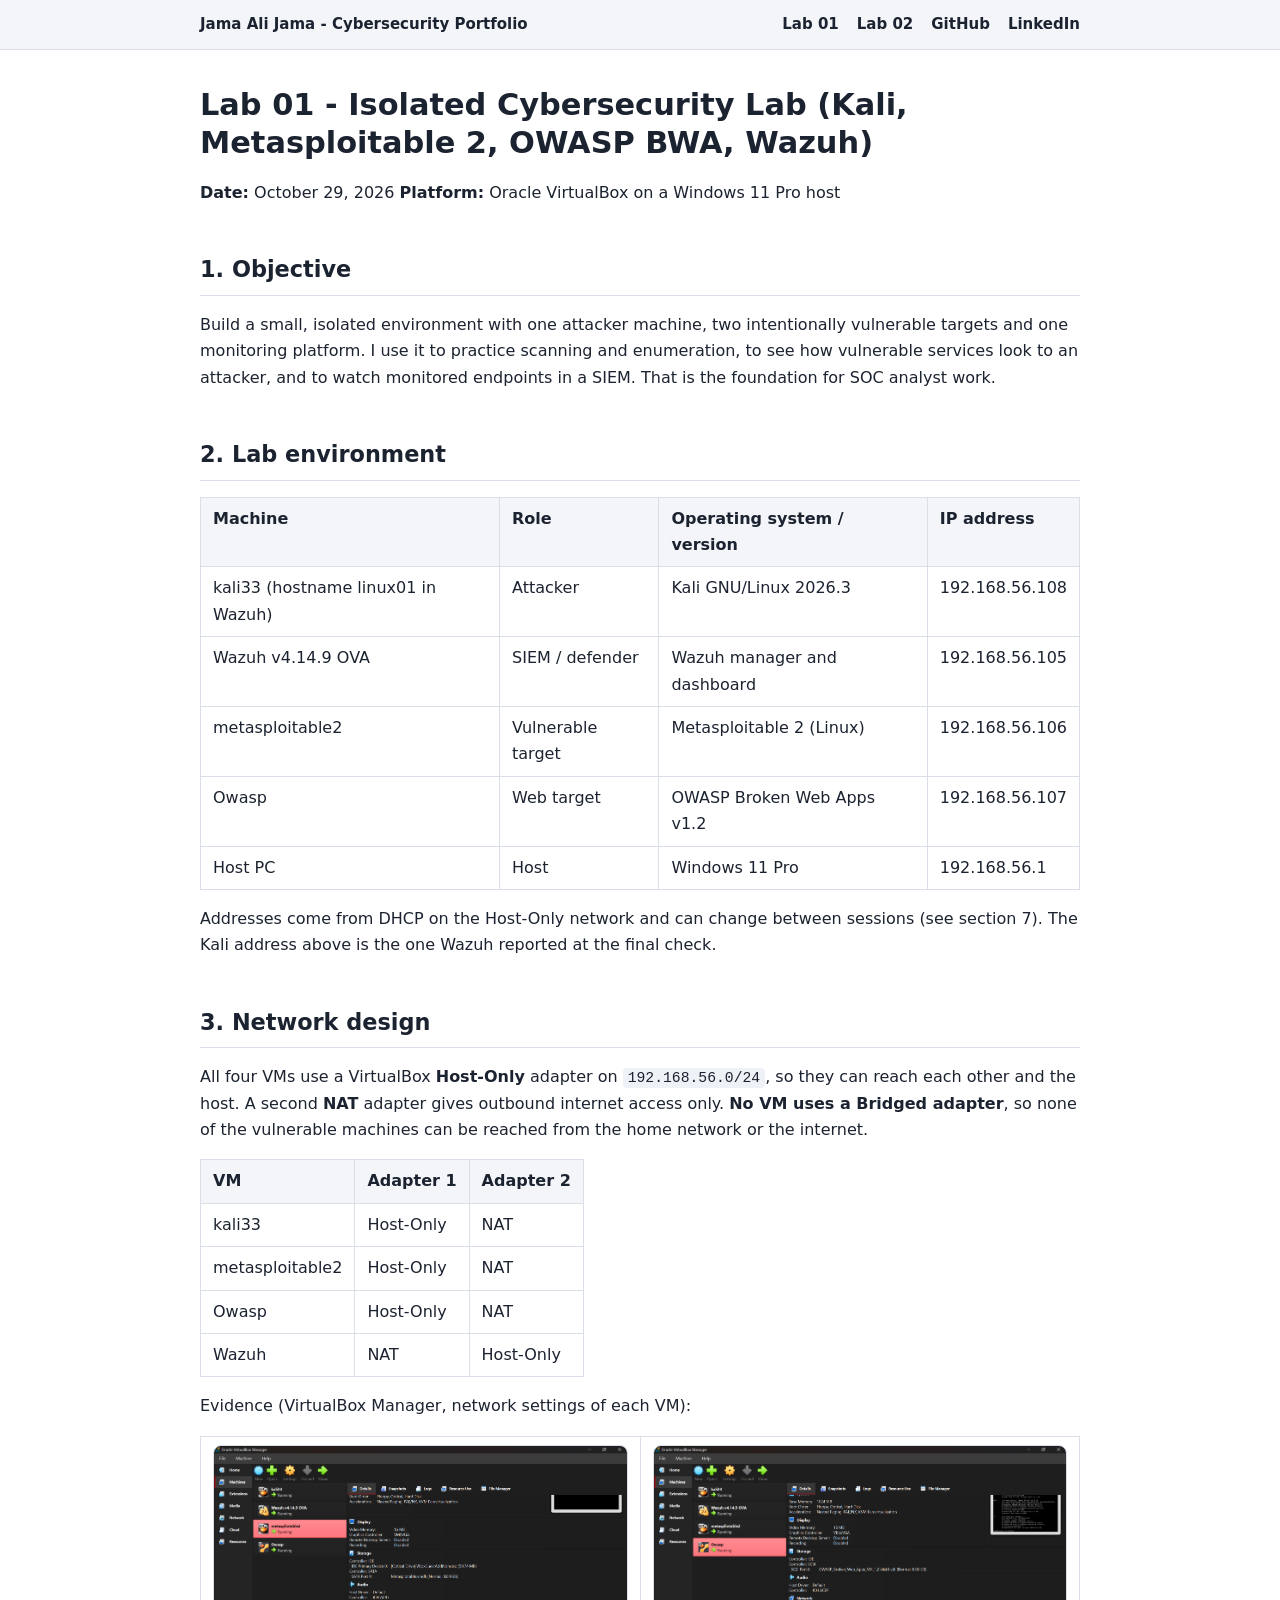
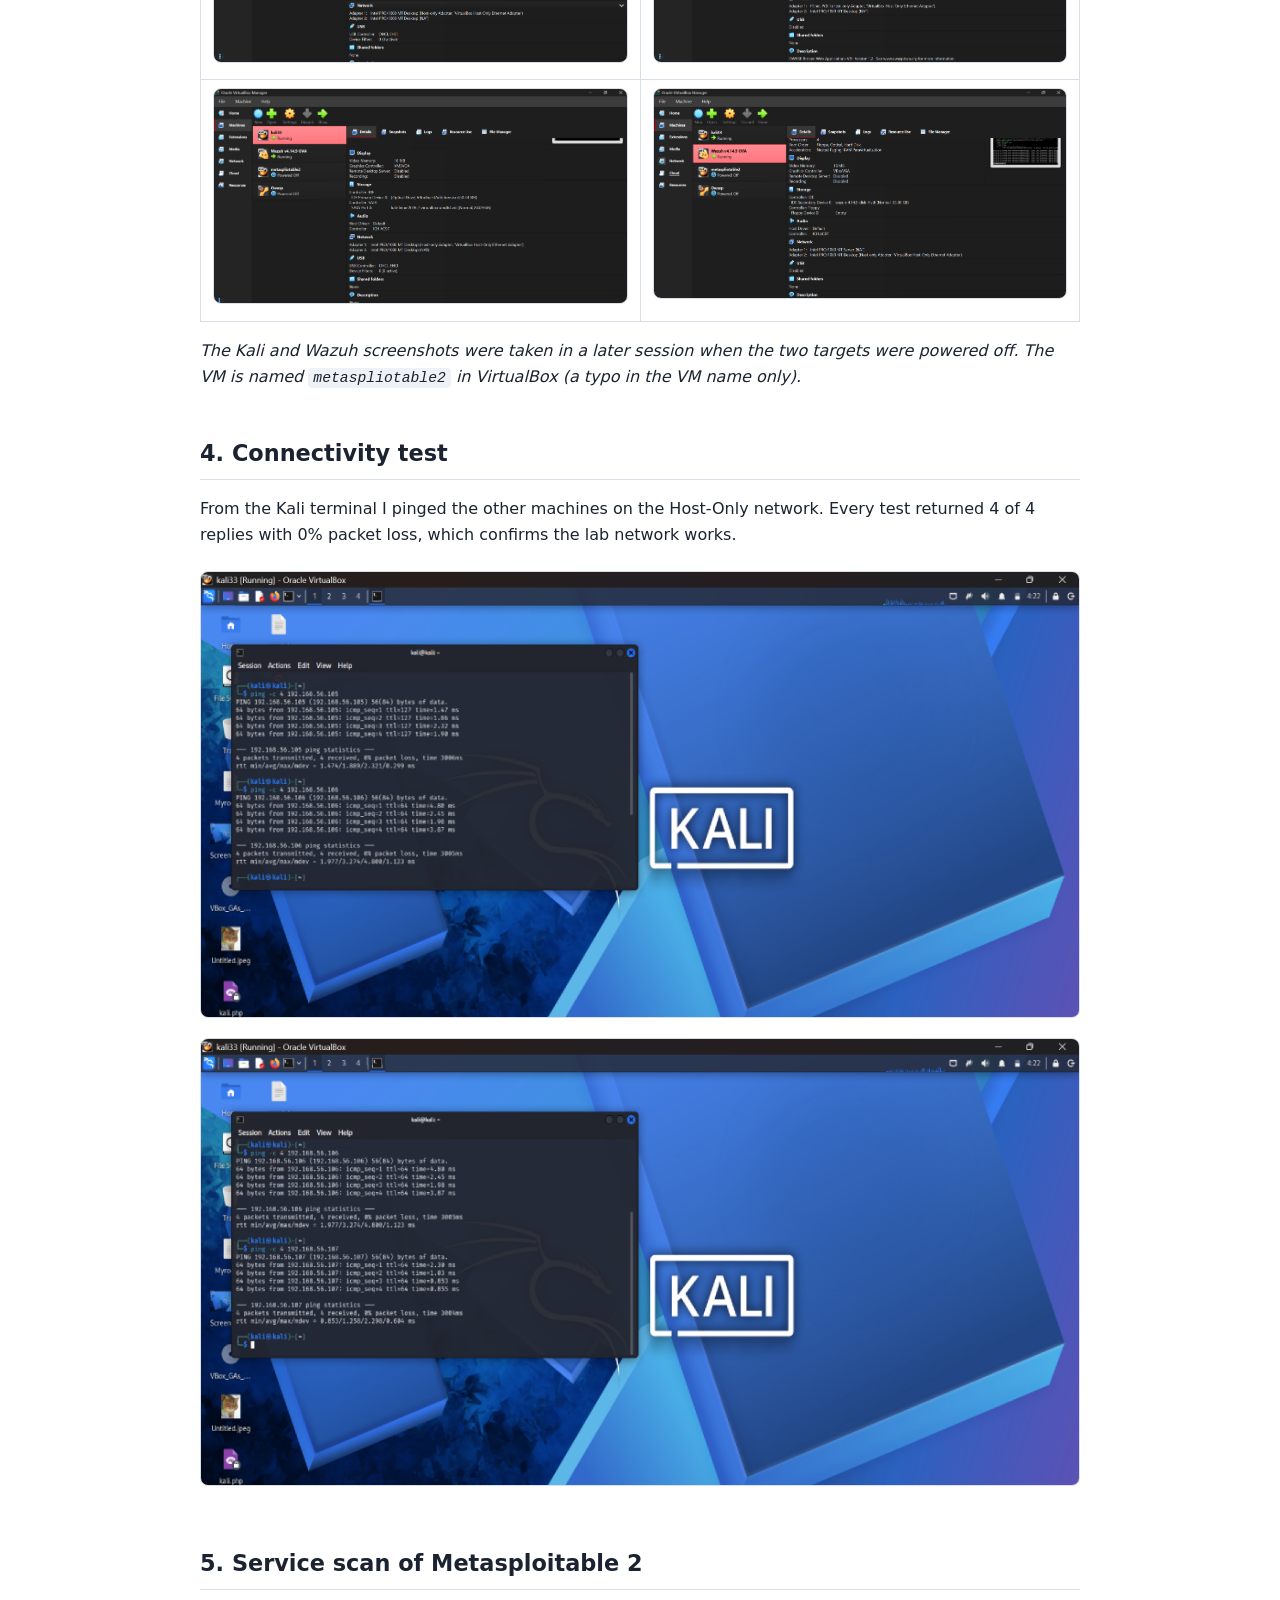
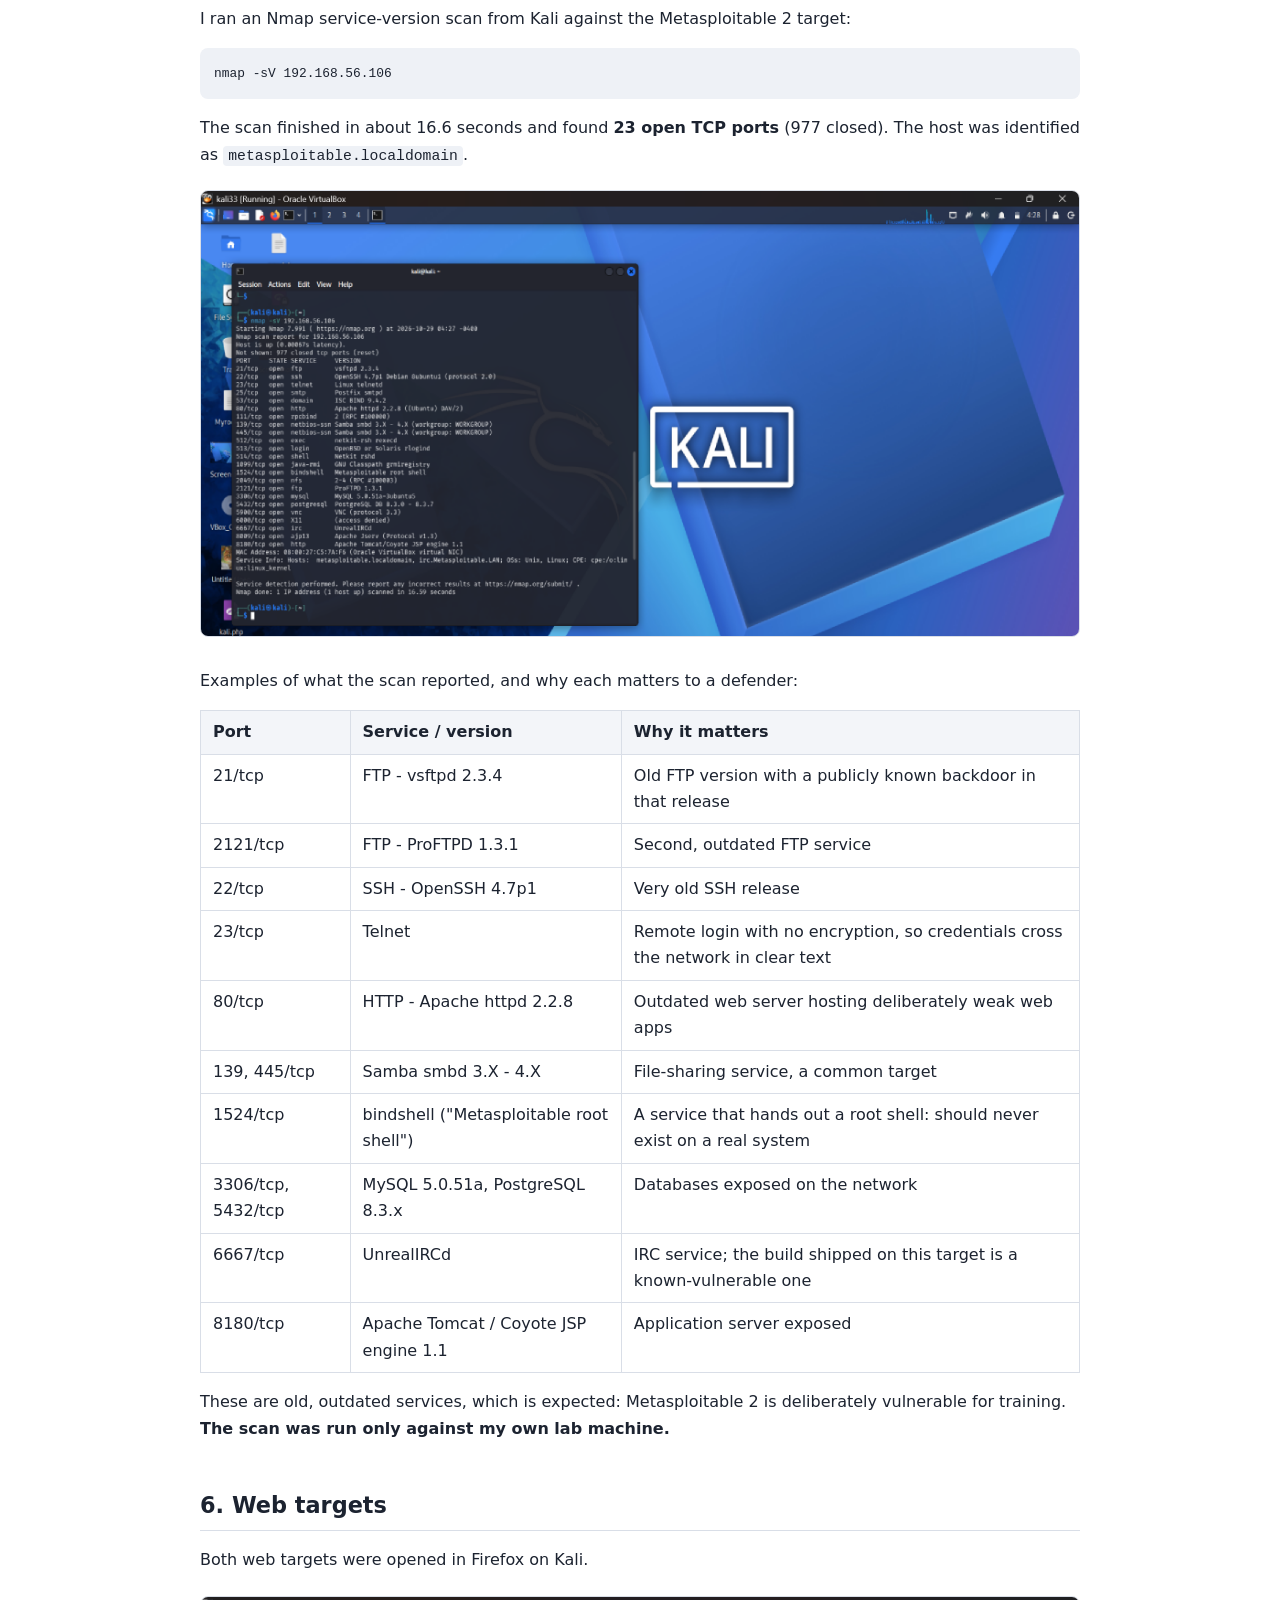
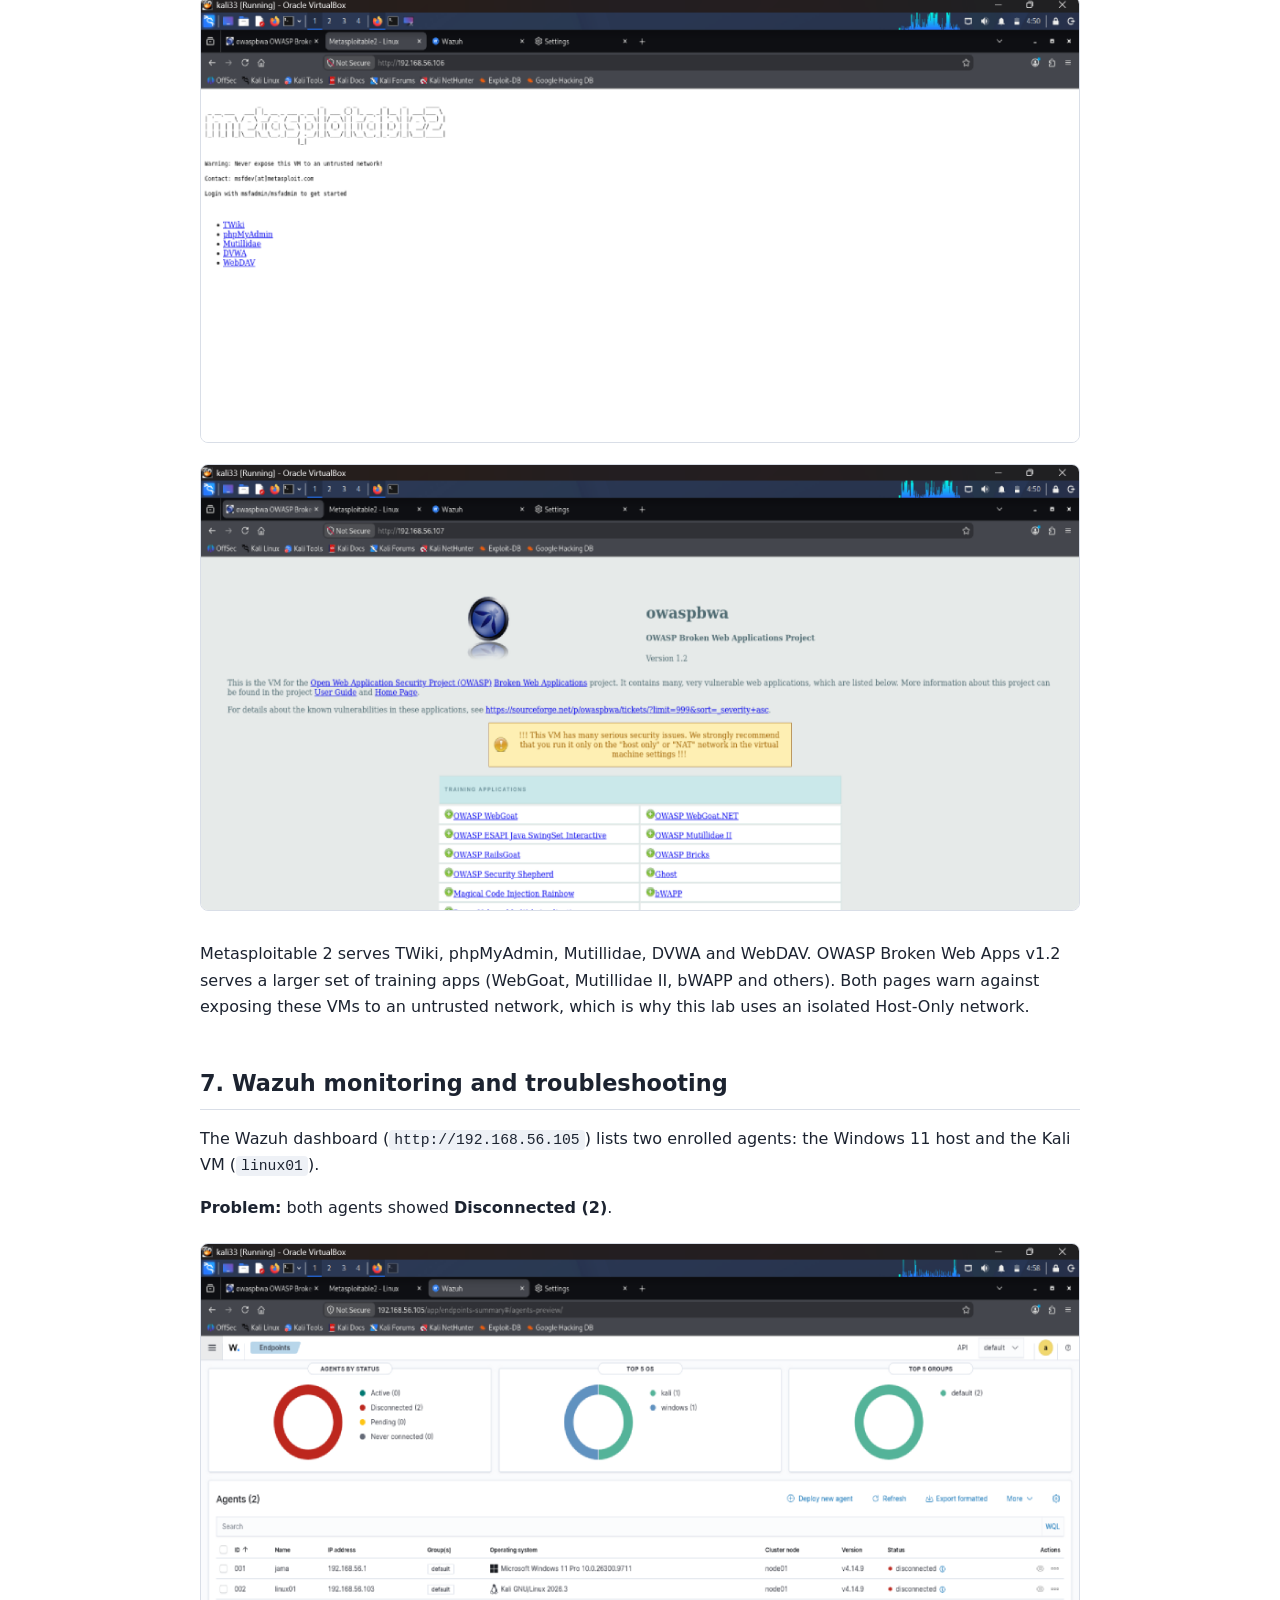
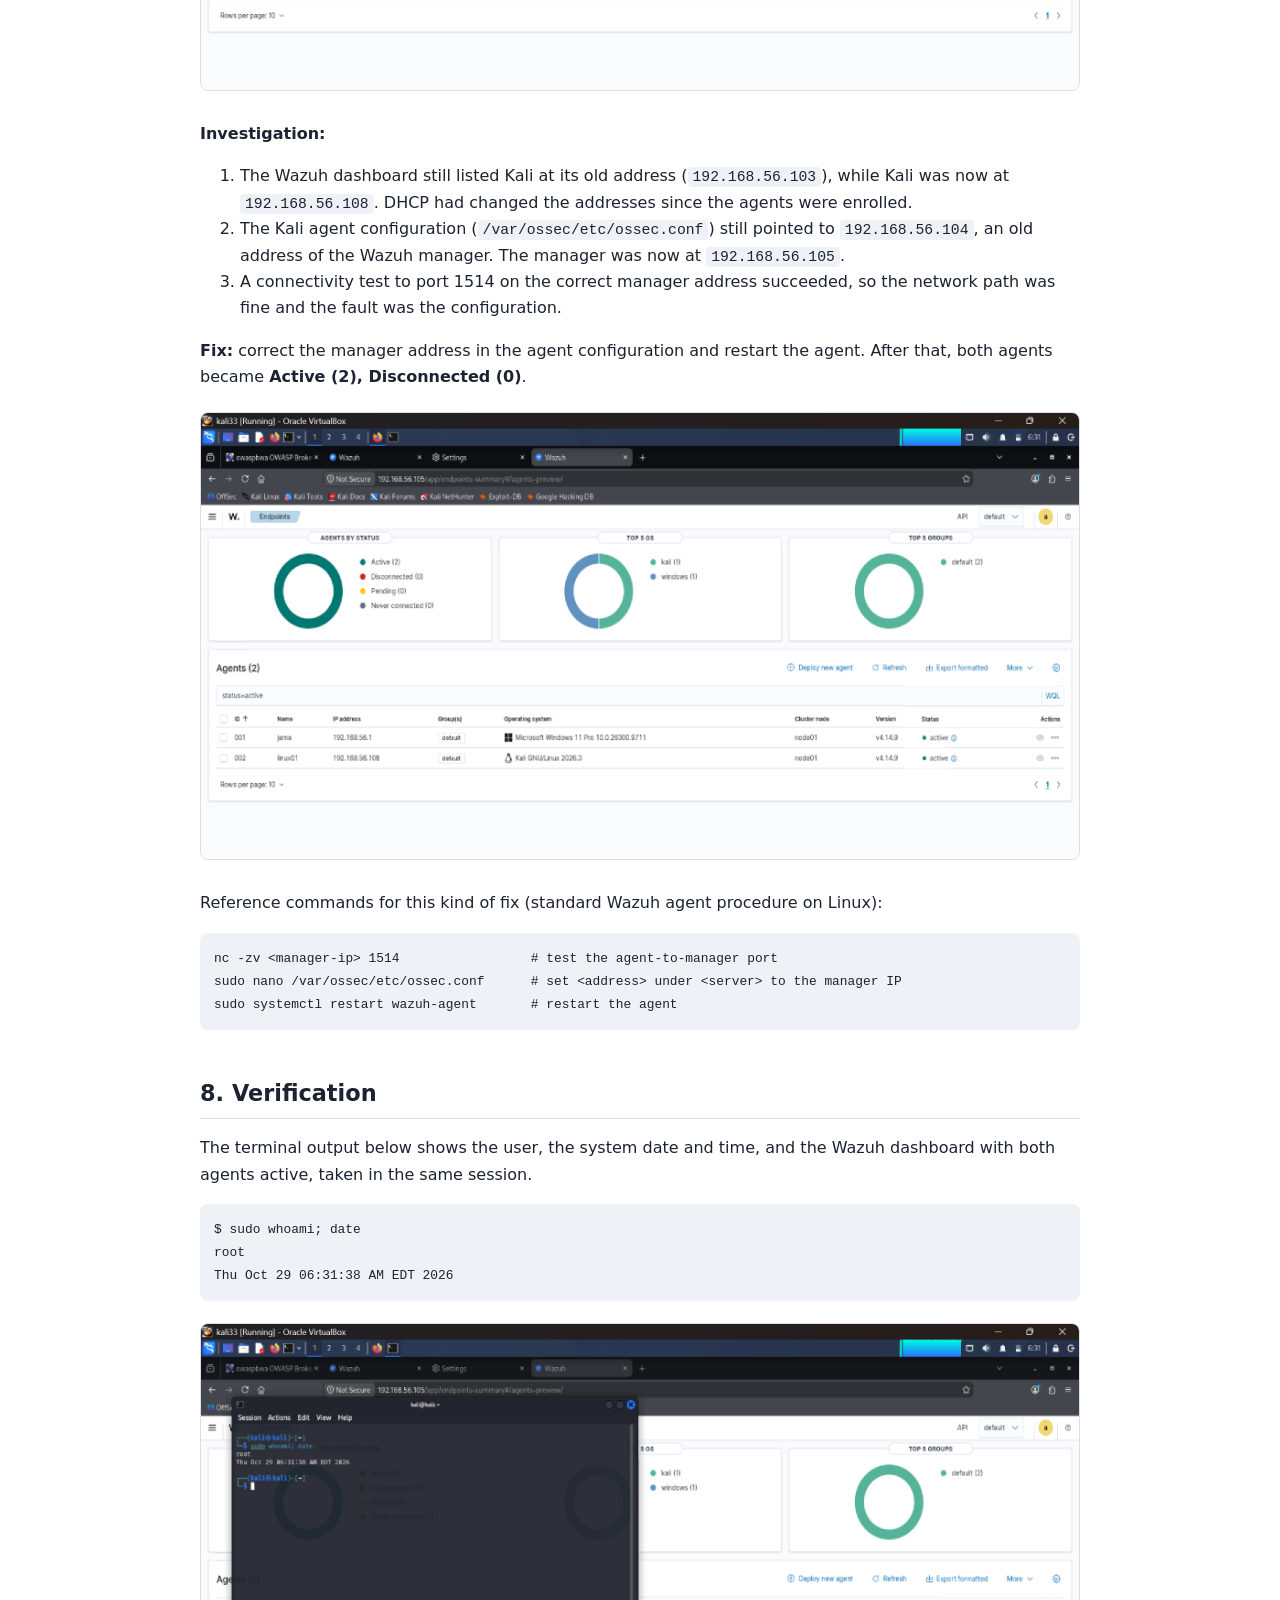
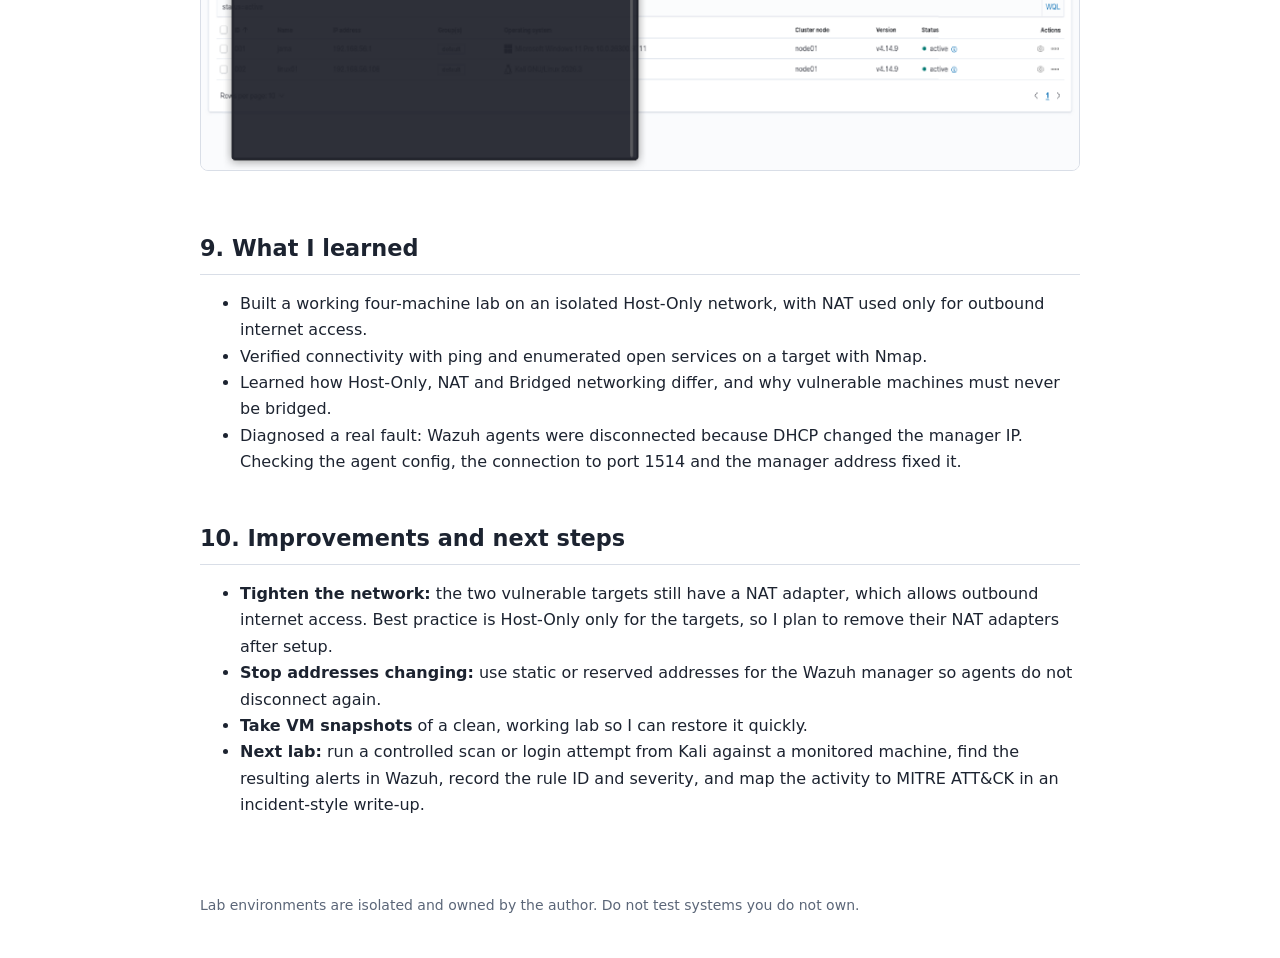
==== cybersecurity-portfolio/labs/01-isolated-lab-setup/index.html @ 9350c7e4 "Add files via upload" ====
<!DOCTYPE html>
<html lang="en">
<head>
<meta charset="utf-8">
<meta name="viewport" content="width=device-width, initial-scale=1, viewport-fit=cover">
<title>Lab 01 - Isolated Cybersecurity Lab</title>
<style>
:root{--bg:#ffffff;--fg:#1c2330;--muted:#5b6678;--card:#f3f5f9;--line:#d9dee7;--accent:#0b6bcb;--code:#eef1f6}
@media (prefers-color-scheme:dark){:root{--bg:#0f141c;--fg:#e6eaf2;--muted:#9aa5b8;--card:#171e29;--line:#2a3445;--accent:#6db3ff;--code:#1b2431}}
*{box-sizing:border-box}
body{margin:0;background:var(--bg);color:var(--fg);font:16px/1.65 system-ui,-apple-system,"Segoe UI",Arial,sans-serif}
nav{border-bottom:1px solid var(--line);background:var(--card)}
nav div{max-width:920px;margin:0 auto;padding:12px 20px;display:flex;gap:18px;flex-wrap:wrap;align-items:center}
nav a{color:var(--fg);text-decoration:none;font-weight:600;font-size:15px}
nav a:hover{color:var(--accent)}
nav .brand{margin-right:auto}
main{max-width:920px;margin:0 auto;padding:24px 20px 60px}
h1{font-size:1.9rem;line-height:1.25;margin:.4em 0 .6em}
h2{font-size:1.4rem;margin:2em 0 .6em;padding-bottom:.3em;border-bottom:1px solid var(--line)}
a{color:var(--accent)}
img{max-width:100%;height:auto;border:1px solid var(--line);border-radius:8px;margin:6px 0}
table{border-collapse:collapse;display:block;overflow-x:auto;max-width:100%;margin:1em 0}
th,td{border:1px solid var(--line);padding:8px 12px;text-align:left;vertical-align:top}
th{background:var(--card)}
td img{margin:0}
pre{background:var(--code);padding:14px;border-radius:8px;overflow-x:auto;font-size:14px}
code{background:var(--code);padding:2px 5px;border-radius:4px;font-size:.92em}
pre code{background:none;padding:0}
blockquote{margin:1em 0;padding:8px 16px;border-left:4px solid var(--accent);background:var(--card);color:var(--muted)}
hr{border:0;border-top:1px solid var(--line);margin:2em 0}
footer{max-width:920px;margin:0 auto;padding:0 20px 40px;color:var(--muted);font-size:14px}
</style>
</head>
<body>
<nav><div>
<a class="brand" href="../../index.html">Jama Ali Jama - Cybersecurity Portfolio</a>
<a href="../../labs/01-isolated-lab-setup/index.html">Lab 01</a>
<a href="../../labs/02-windows-security-fundamentals/index.html">Lab 02</a>
<a href="https://github.com/Jama-Yare">GitHub</a>
<a href="https://www.linkedin.com/in/jama-ali-jama-6099962b8/">LinkedIn</a>
</div></nav>
<main>
<h1
id="lab-01---isolated-cybersecurity-lab-kali-metasploitable-2-owasp-bwa-wazuh">Lab
01 - Isolated Cybersecurity Lab (Kali, Metasploitable 2, OWASP BWA,
Wazuh)</h1>
<p><strong>Date:</strong> October 29, 2026 <strong>Platform:</strong>
Oracle VirtualBox on a Windows 11 Pro host</p>
<h2 id="1-objective">1. Objective</h2>
<p>Build a small, isolated environment with one attacker machine, two
intentionally vulnerable targets and one monitoring platform. I use it
to practice scanning and enumeration, to see how vulnerable services
look to an attacker, and to watch monitored endpoints in a SIEM. That is
the foundation for SOC analyst work.</p>
<h2 id="2-lab-environment">2. Lab environment</h2>
<table>
<thead>
<tr class="header">
<th>Machine</th>
<th>Role</th>
<th>Operating system / version</th>
<th>IP address</th>
</tr>
</thead>
<tbody>
<tr class="odd">
<td>kali33 (hostname linux01 in Wazuh)</td>
<td>Attacker</td>
<td>Kali GNU/Linux 2026.3</td>
<td>192.168.56.108</td>
</tr>
<tr class="even">
<td>Wazuh v4.14.9 OVA</td>
<td>SIEM / defender</td>
<td>Wazuh manager and dashboard</td>
<td>192.168.56.105</td>
</tr>
<tr class="odd">
<td>metasploitable2</td>
<td>Vulnerable target</td>
<td>Metasploitable 2 (Linux)</td>
<td>192.168.56.106</td>
</tr>
<tr class="even">
<td>Owasp</td>
<td>Web target</td>
<td>OWASP Broken Web Apps v1.2</td>
<td>192.168.56.107</td>
</tr>
<tr class="odd">
<td>Host PC</td>
<td>Host</td>
<td>Windows 11 Pro</td>
<td>192.168.56.1</td>
</tr>
</tbody>
</table>
<p>Addresses come from DHCP on the Host-Only network and can change
between sessions (see section 7). The Kali address above is the one
Wazuh reported at the final check.</p>
<h2 id="3-network-design">3. Network design</h2>
<p>All four VMs use a VirtualBox <strong>Host-Only</strong> adapter on
<code>192.168.56.0/24</code>, so they can reach each other and the host.
A second <strong>NAT</strong> adapter gives outbound internet access
only. <strong>No VM uses a Bridged adapter</strong>, so none of the
vulnerable machines can be reached from the home network or the
internet.</p>
<table>
<thead>
<tr class="header">
<th>VM</th>
<th>Adapter 1</th>
<th>Adapter 2</th>
</tr>
</thead>
<tbody>
<tr class="odd">
<td>kali33</td>
<td>Host-Only</td>
<td>NAT</td>
</tr>
<tr class="even">
<td>metasploitable2</td>
<td>Host-Only</td>
<td>NAT</td>
</tr>
<tr class="odd">
<td>Owasp</td>
<td>Host-Only</td>
<td>NAT</td>
</tr>
<tr class="even">
<td>Wazuh</td>
<td>NAT</td>
<td>Host-Only</td>
</tr>
</tbody>
</table>
<p>Evidence (VirtualBox Manager, network settings of each VM):</p>
<table>
<tbody>
<tr class="odd">
<td><img src="screenshots/01-virtualbox-metasploitable2-network.png"
alt="Metasploitable 2 network" /></td>
<td><img src="screenshots/02-virtualbox-owasp-network.png"
alt="OWASP network" /></td>
</tr>
<tr class="even">
<td><img src="screenshots/03-virtualbox-kali-network.png"
alt="Kali network" /></td>
<td><img src="screenshots/04-virtualbox-wazuh-network.png"
alt="Wazuh network" /></td>
</tr>
</tbody>
</table>
<p><em>The Kali and Wazuh screenshots were taken in a later session when
the two targets were powered off. The VM is named
<code>metaspliotable2</code> in VirtualBox (a typo in the VM name
only).</em></p>
<h2 id="4-connectivity-test">4. Connectivity test</h2>
<p>From the Kali terminal I pinged the other machines on the Host-Only
network. Every test returned 4 of 4 replies with 0% packet loss, which
confirms the lab network works.</p>
<p><img src="screenshots/05-ping-wazuh-and-metasploitable2.png"
alt="Ping test 1" /> <img
src="screenshots/06-ping-metasploitable2-and-owasp.png"
alt="Ping test 2" /></p>
<h2 id="5-service-scan-of-metasploitable-2">5. Service scan of
Metasploitable 2</h2>
<p>I ran an Nmap service-version scan from Kali against the
Metasploitable 2 target:</p>
<div class="sourceCode" id="cb1"><pre
class="sourceCode bash"><code class="sourceCode bash"><span id="cb1-1"><a href="#cb1-1" aria-hidden="true" tabindex="-1"></a><span class="fu">nmap</span> <span class="at">-sV</span> 192.168.56.106</span></code></pre></div>
<p>The scan finished in about 16.6 seconds and found <strong>23 open TCP
ports</strong> (977 closed). The host was identified as
<code>metasploitable.localdomain</code>.</p>
<p><img src="screenshots/07-nmap-service-scan-metasploitable2.png"
alt="Nmap scan" /></p>
<p>Examples of what the scan reported, and why each matters to a
defender:</p>
<table>
<thead>
<tr class="header">
<th>Port</th>
<th>Service / version</th>
<th>Why it matters</th>
</tr>
</thead>
<tbody>
<tr class="odd">
<td>21/tcp</td>
<td>FTP - vsftpd 2.3.4</td>
<td>Old FTP version with a publicly known backdoor in that release</td>
</tr>
<tr class="even">
<td>2121/tcp</td>
<td>FTP - ProFTPD 1.3.1</td>
<td>Second, outdated FTP service</td>
</tr>
<tr class="odd">
<td>22/tcp</td>
<td>SSH - OpenSSH 4.7p1</td>
<td>Very old SSH release</td>
</tr>
<tr class="even">
<td>23/tcp</td>
<td>Telnet</td>
<td>Remote login with no encryption, so credentials cross the network in
clear text</td>
</tr>
<tr class="odd">
<td>80/tcp</td>
<td>HTTP - Apache httpd 2.2.8</td>
<td>Outdated web server hosting deliberately weak web apps</td>
</tr>
<tr class="even">
<td>139, 445/tcp</td>
<td>Samba smbd 3.X - 4.X</td>
<td>File-sharing service, a common target</td>
</tr>
<tr class="odd">
<td>1524/tcp</td>
<td>bindshell ("Metasploitable root shell")</td>
<td>A service that hands out a root shell: should never exist on a real
system</td>
</tr>
<tr class="even">
<td>3306/tcp, 5432/tcp</td>
<td>MySQL 5.0.51a, PostgreSQL 8.3.x</td>
<td>Databases exposed on the network</td>
</tr>
<tr class="odd">
<td>6667/tcp</td>
<td>UnrealIRCd</td>
<td>IRC service; the build shipped on this target is a known-vulnerable
one</td>
</tr>
<tr class="even">
<td>8180/tcp</td>
<td>Apache Tomcat / Coyote JSP engine 1.1</td>
<td>Application server exposed</td>
</tr>
</tbody>
</table>
<p>These are old, outdated services, which is expected: Metasploitable 2
is deliberately vulnerable for training. <strong>The scan was run only
against my own lab machine.</strong></p>
<h2 id="6-web-targets">6. Web targets</h2>
<p>Both web targets were opened in Firefox on Kali.</p>
<p><img src="screenshots/08-metasploitable2-web-page.png"
alt="Metasploitable 2 web page" /> <img
src="screenshots/09-owasp-bwa-web-page.png"
alt="OWASP BWA web page" /></p>
<p>Metasploitable 2 serves TWiki, phpMyAdmin, Mutillidae, DVWA and
WebDAV. OWASP Broken Web Apps v1.2 serves a larger set of training apps
(WebGoat, Mutillidae II, bWAPP and others). Both pages warn against
exposing these VMs to an untrusted network, which is why this lab uses
an isolated Host-Only network.</p>
<h2 id="7-wazuh-monitoring-and-troubleshooting">7. Wazuh monitoring and
troubleshooting</h2>
<p>The Wazuh dashboard (<code>http://192.168.56.105</code>) lists two
enrolled agents: the Windows 11 host and the Kali VM
(<code>linux01</code>).</p>
<p><strong>Problem:</strong> both agents showed <strong>Disconnected
(2)</strong>.</p>
<p><img src="screenshots/10-wazuh-agents-disconnected.png"
alt="Agents disconnected" /></p>
<p><strong>Investigation:</strong></p>
<ol type="1">
<li>The Wazuh dashboard still listed Kali at its old address
(<code>192.168.56.103</code>), while Kali was now at
<code>192.168.56.108</code>. DHCP had changed the addresses since the
agents were enrolled.</li>
<li>The Kali agent configuration
(<code>/var/ossec/etc/ossec.conf</code>) still pointed to
<code>192.168.56.104</code>, an old address of the Wazuh manager. The
manager was now at <code>192.168.56.105</code>.</li>
<li>A connectivity test to port 1514 on the correct manager address
succeeded, so the network path was fine and the fault was the
configuration.</li>
</ol>
<p><strong>Fix:</strong> correct the manager address in the agent
configuration and restart the agent. After that, both agents became
<strong>Active (2), Disconnected (0)</strong>.</p>
<p><img src="screenshots/11-wazuh-agents-active.png"
alt="Agents active" /></p>
<p>Reference commands for this kind of fix (standard Wazuh agent
procedure on Linux):</p>
<div class="sourceCode" id="cb2"><pre
class="sourceCode bash"><code class="sourceCode bash"><span id="cb2-1"><a href="#cb2-1" aria-hidden="true" tabindex="-1"></a><span class="ex">nc</span> <span class="at">-zv</span> <span class="op">&lt;</span>manager-ip<span class="op">&gt;</span> 1514                 <span class="co"># test the agent-to-manager port</span></span>
<span id="cb2-2"><a href="#cb2-2" aria-hidden="true" tabindex="-1"></a><span class="fu">sudo</span> nano /var/ossec/etc/ossec.conf      <span class="co"># set &lt;address&gt; under &lt;server&gt; to the manager IP</span></span>
<span id="cb2-3"><a href="#cb2-3" aria-hidden="true" tabindex="-1"></a><span class="fu">sudo</span> systemctl restart wazuh-agent       <span class="co"># restart the agent</span></span></code></pre></div>
<h2 id="8-verification">8. Verification</h2>
<p>The terminal output below shows the user, the system date and time,
and the Wazuh dashboard with both agents active, taken in the same
session.</p>
<pre class="text"><code>$ sudo whoami; date
root
Thu Oct 29 06:31:38 AM EDT 2026</code></pre>
<p><img src="screenshots/12-verification-whoami-date.png"
alt="Verification" /></p>
<h2 id="9-what-i-learned">9. What I learned</h2>
<ul>
<li>Built a working four-machine lab on an isolated Host-Only network,
with NAT used only for outbound internet access.</li>
<li>Verified connectivity with ping and enumerated open services on a
target with Nmap.</li>
<li>Learned how Host-Only, NAT and Bridged networking differ, and why
vulnerable machines must never be bridged.</li>
<li>Diagnosed a real fault: Wazuh agents were disconnected because DHCP
changed the manager IP. Checking the agent config, the connection to
port 1514 and the manager address fixed it.</li>
</ul>
<h2 id="10-improvements-and-next-steps">10. Improvements and next
steps</h2>
<ul>
<li><strong>Tighten the network:</strong> the two vulnerable targets
still have a NAT adapter, which allows outbound internet access. Best
practice is Host-Only only for the targets, so I plan to remove their
NAT adapters after setup.</li>
<li><strong>Stop addresses changing:</strong> use static or reserved
addresses for the Wazuh manager so agents do not disconnect again.</li>
<li><strong>Take VM snapshots</strong> of a clean, working lab so I can
restore it quickly.</li>
<li><strong>Next lab:</strong> run a controlled scan or login attempt
from Kali against a monitored machine, find the resulting alerts in
Wazuh, record the rule ID and severity, and map the activity to MITRE
ATT&amp;CK in an incident-style write-up.</li>
</ul>
</main>
<footer>Lab environments are isolated and owned by the author. Do not test systems you do not own.</footer>
</body>
</html>
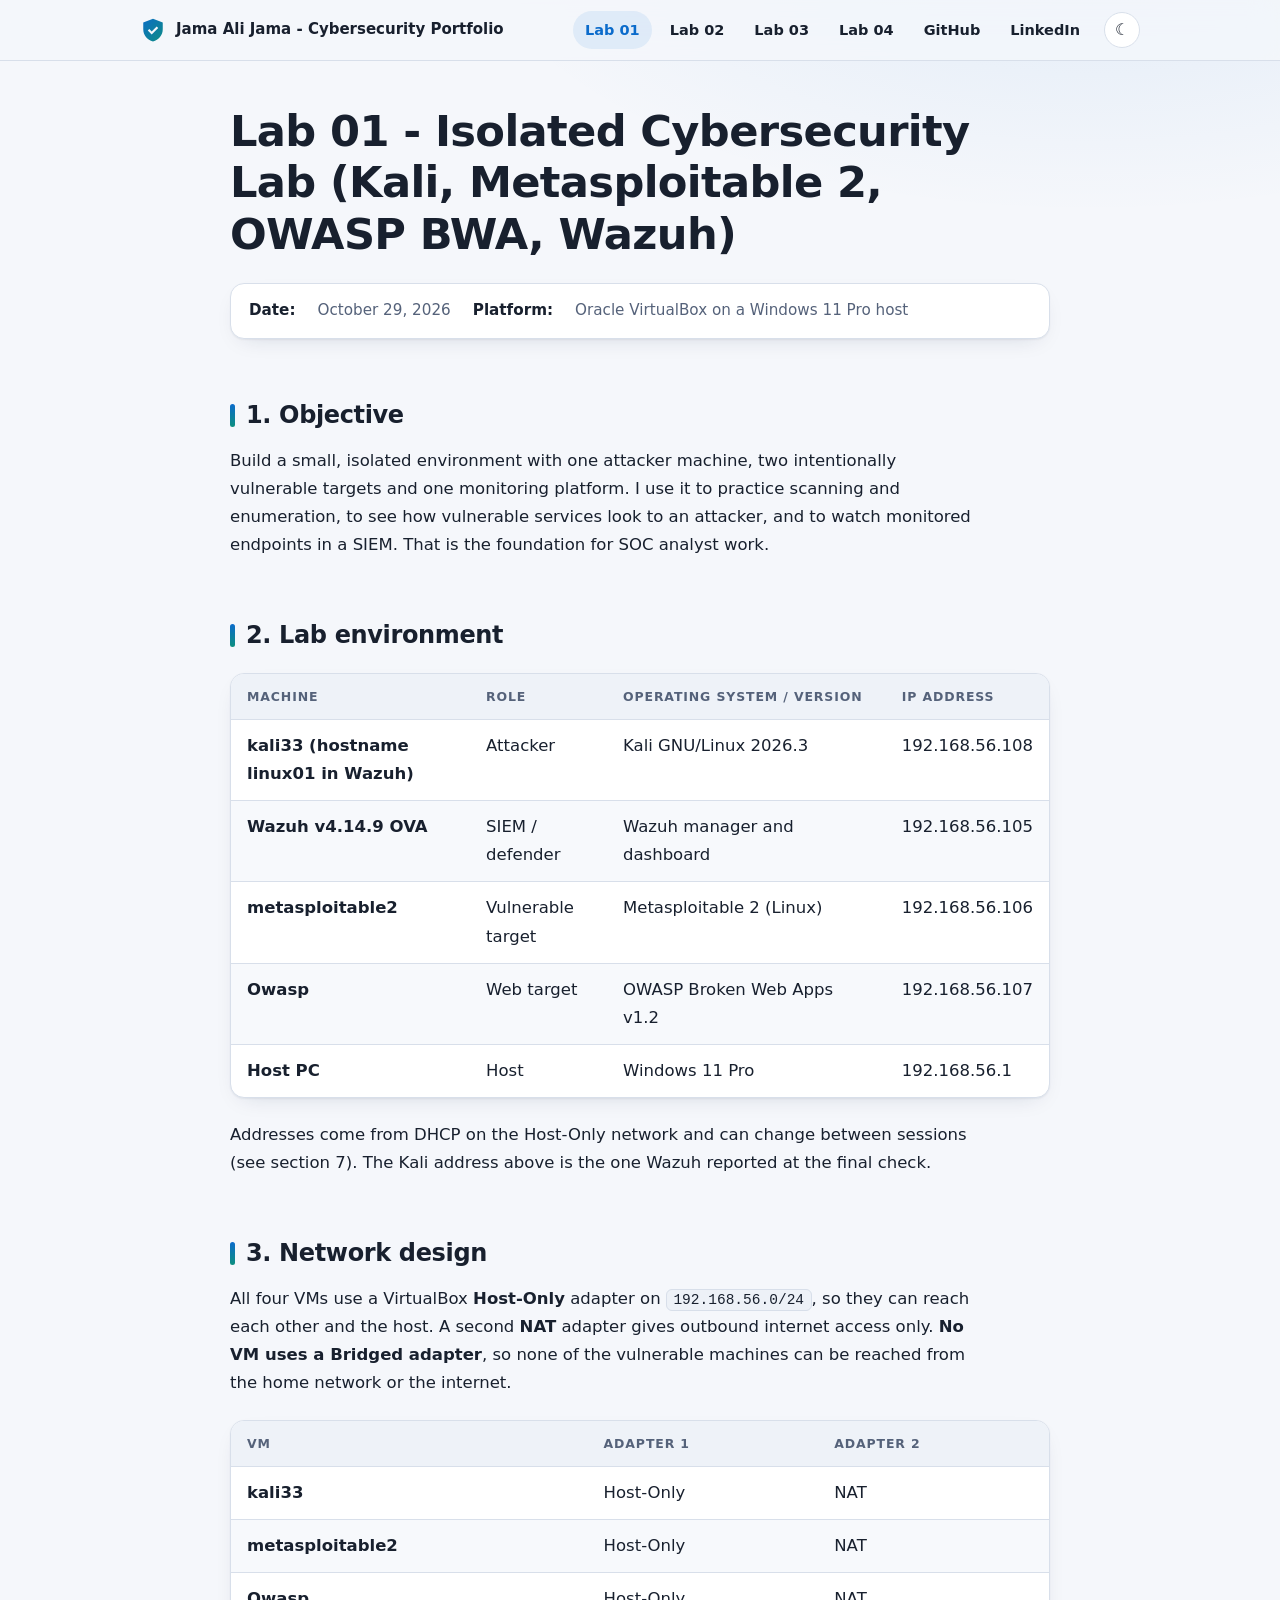
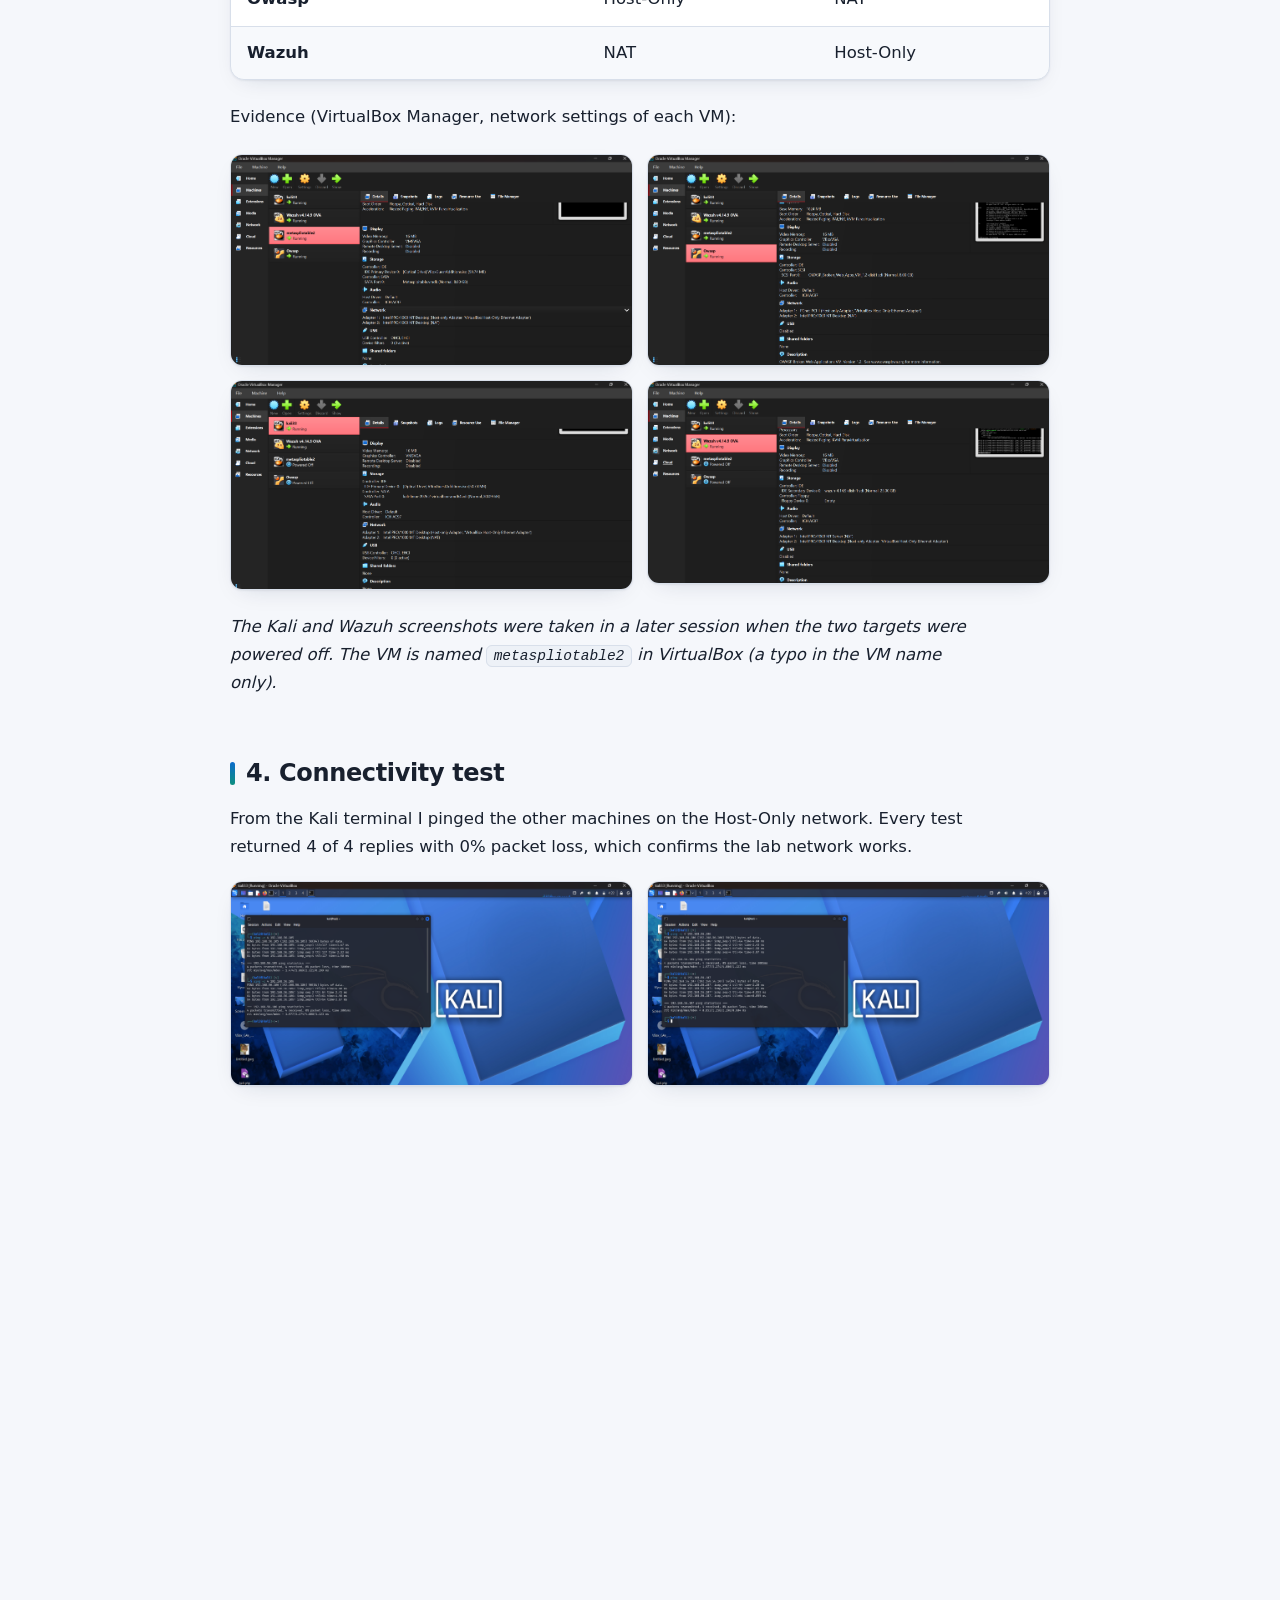
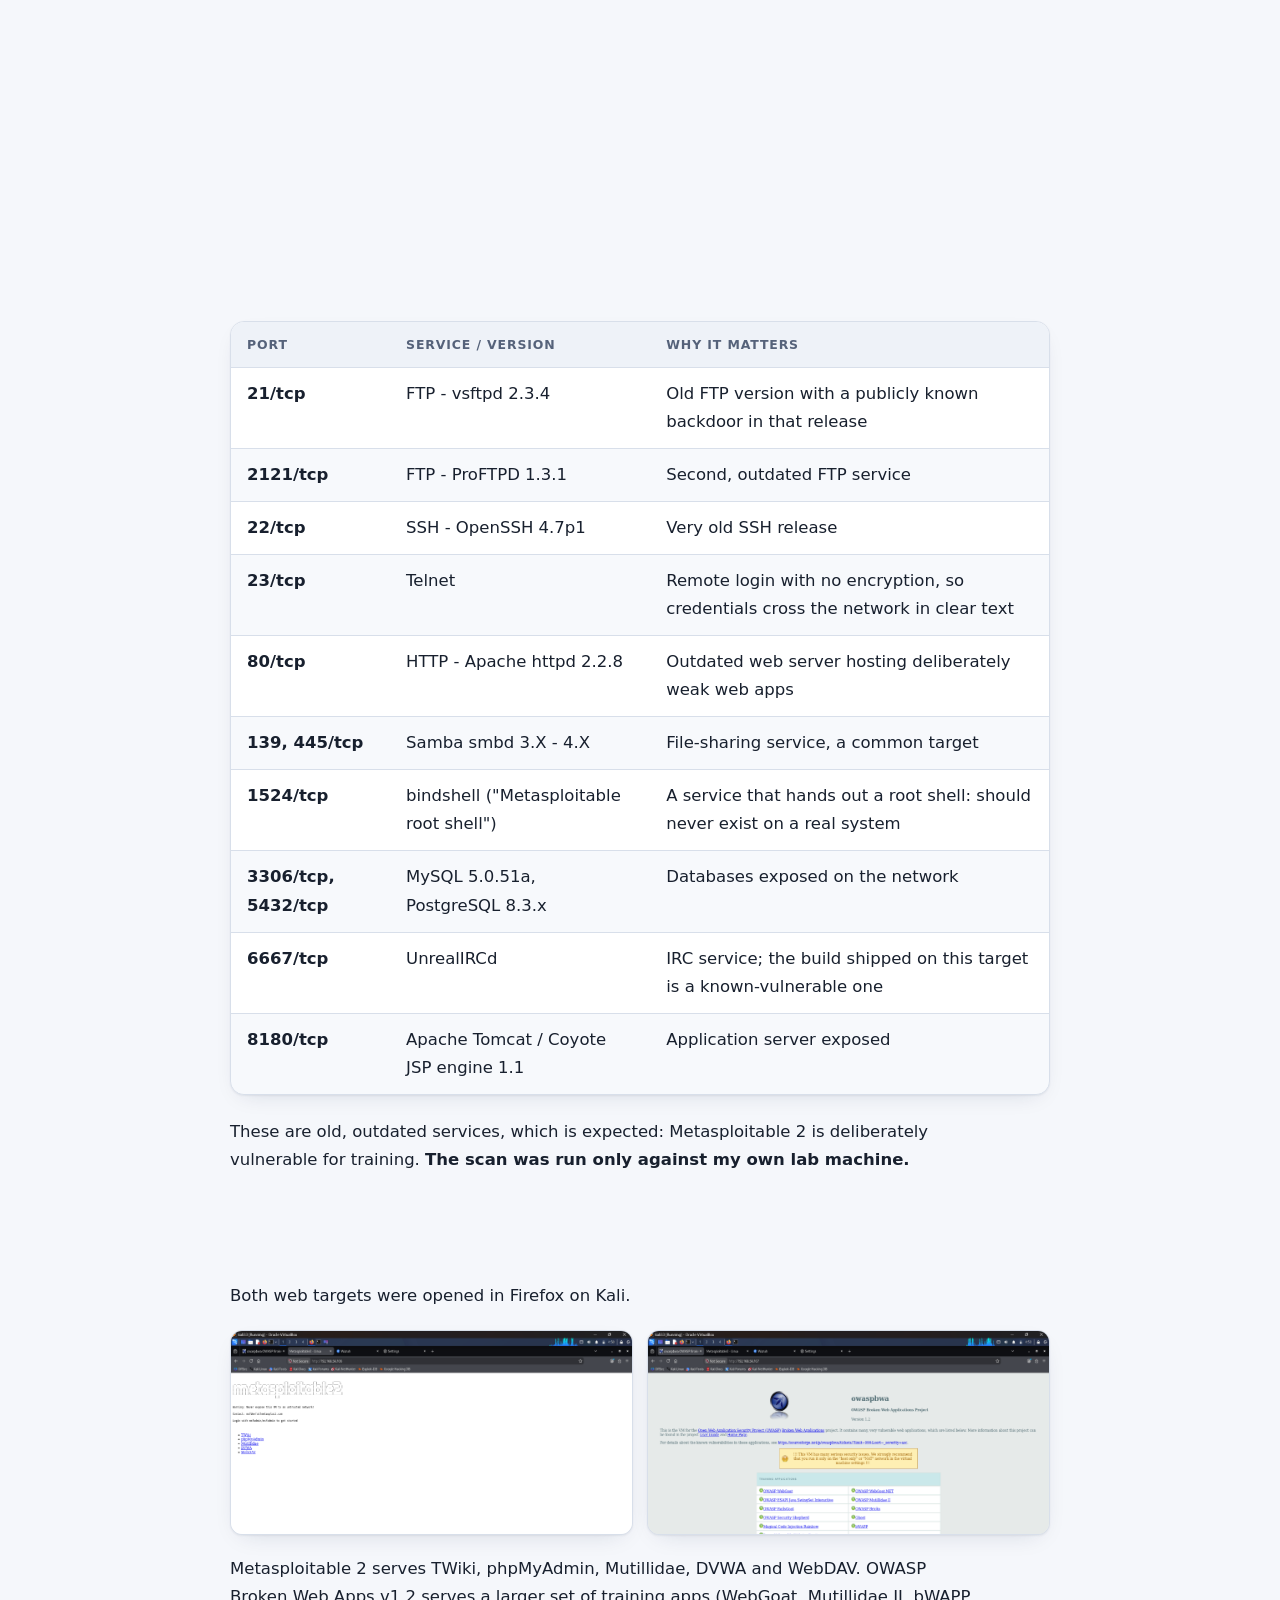
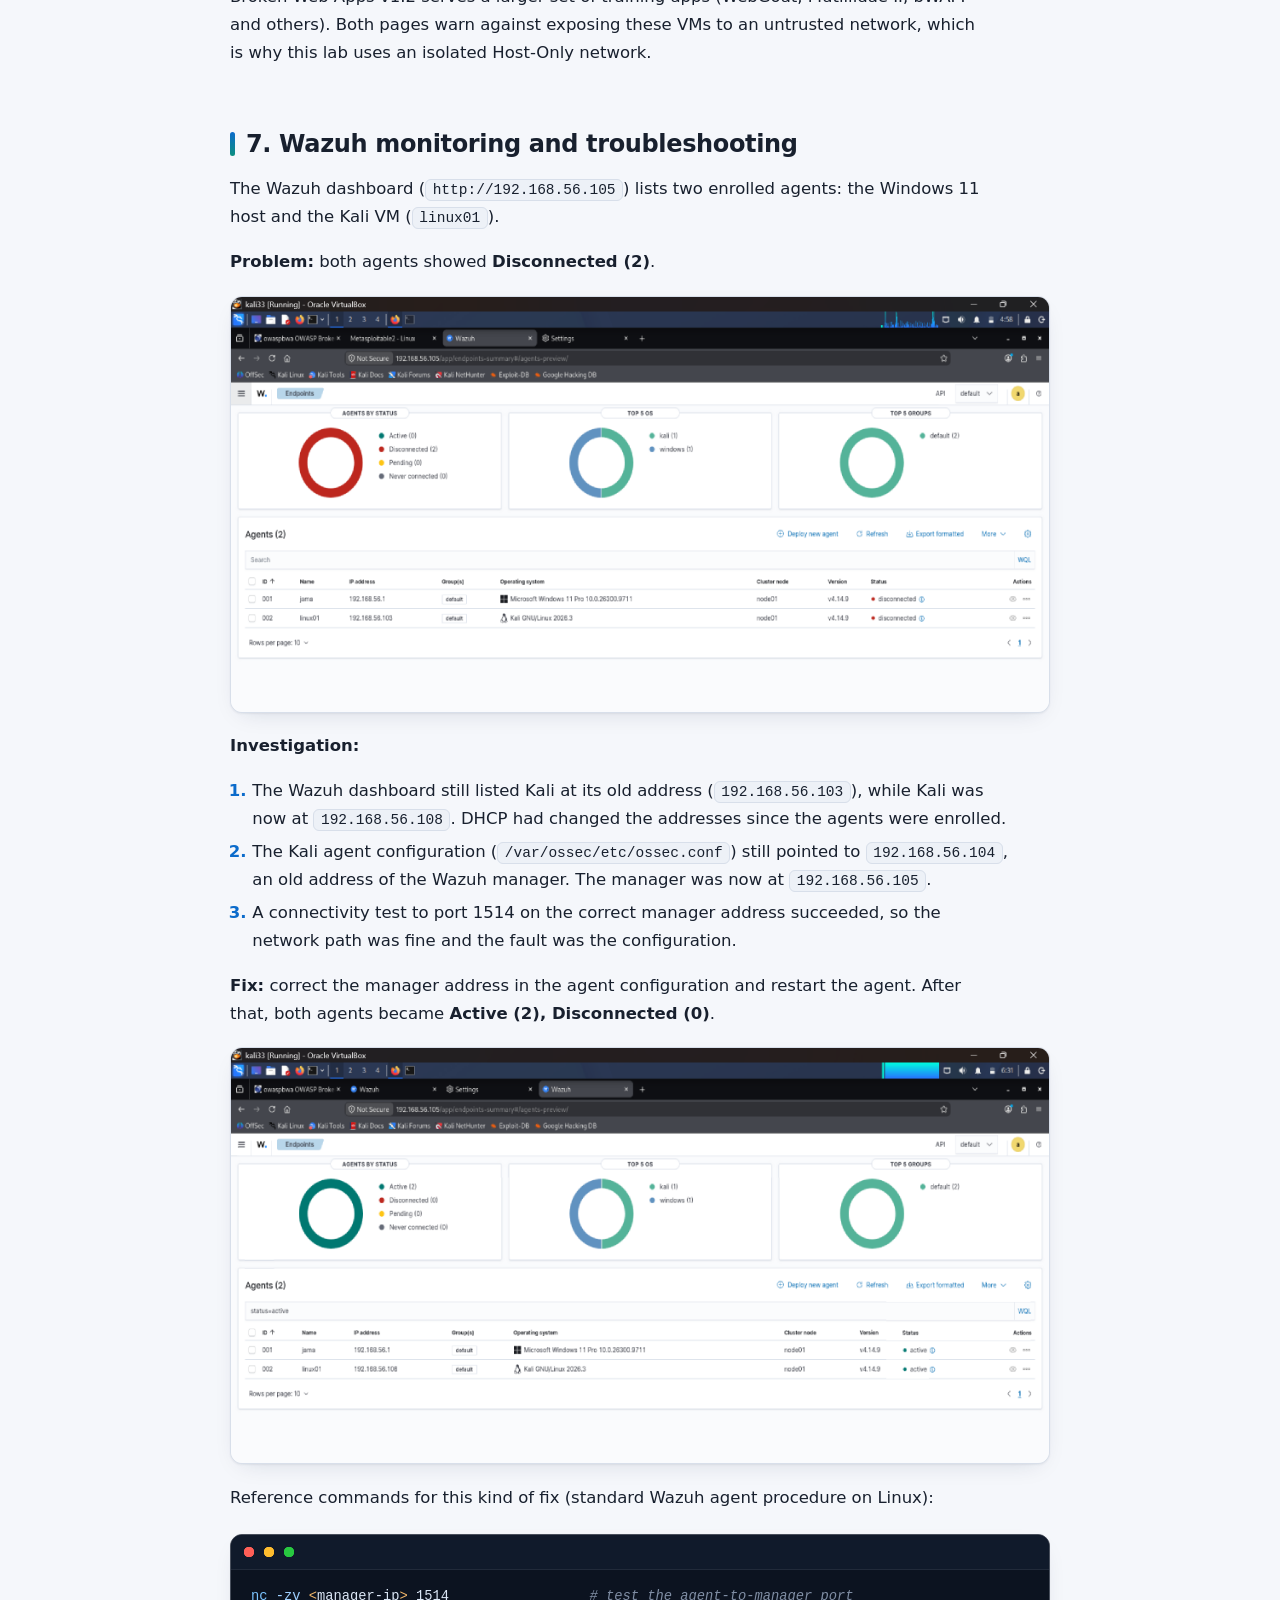
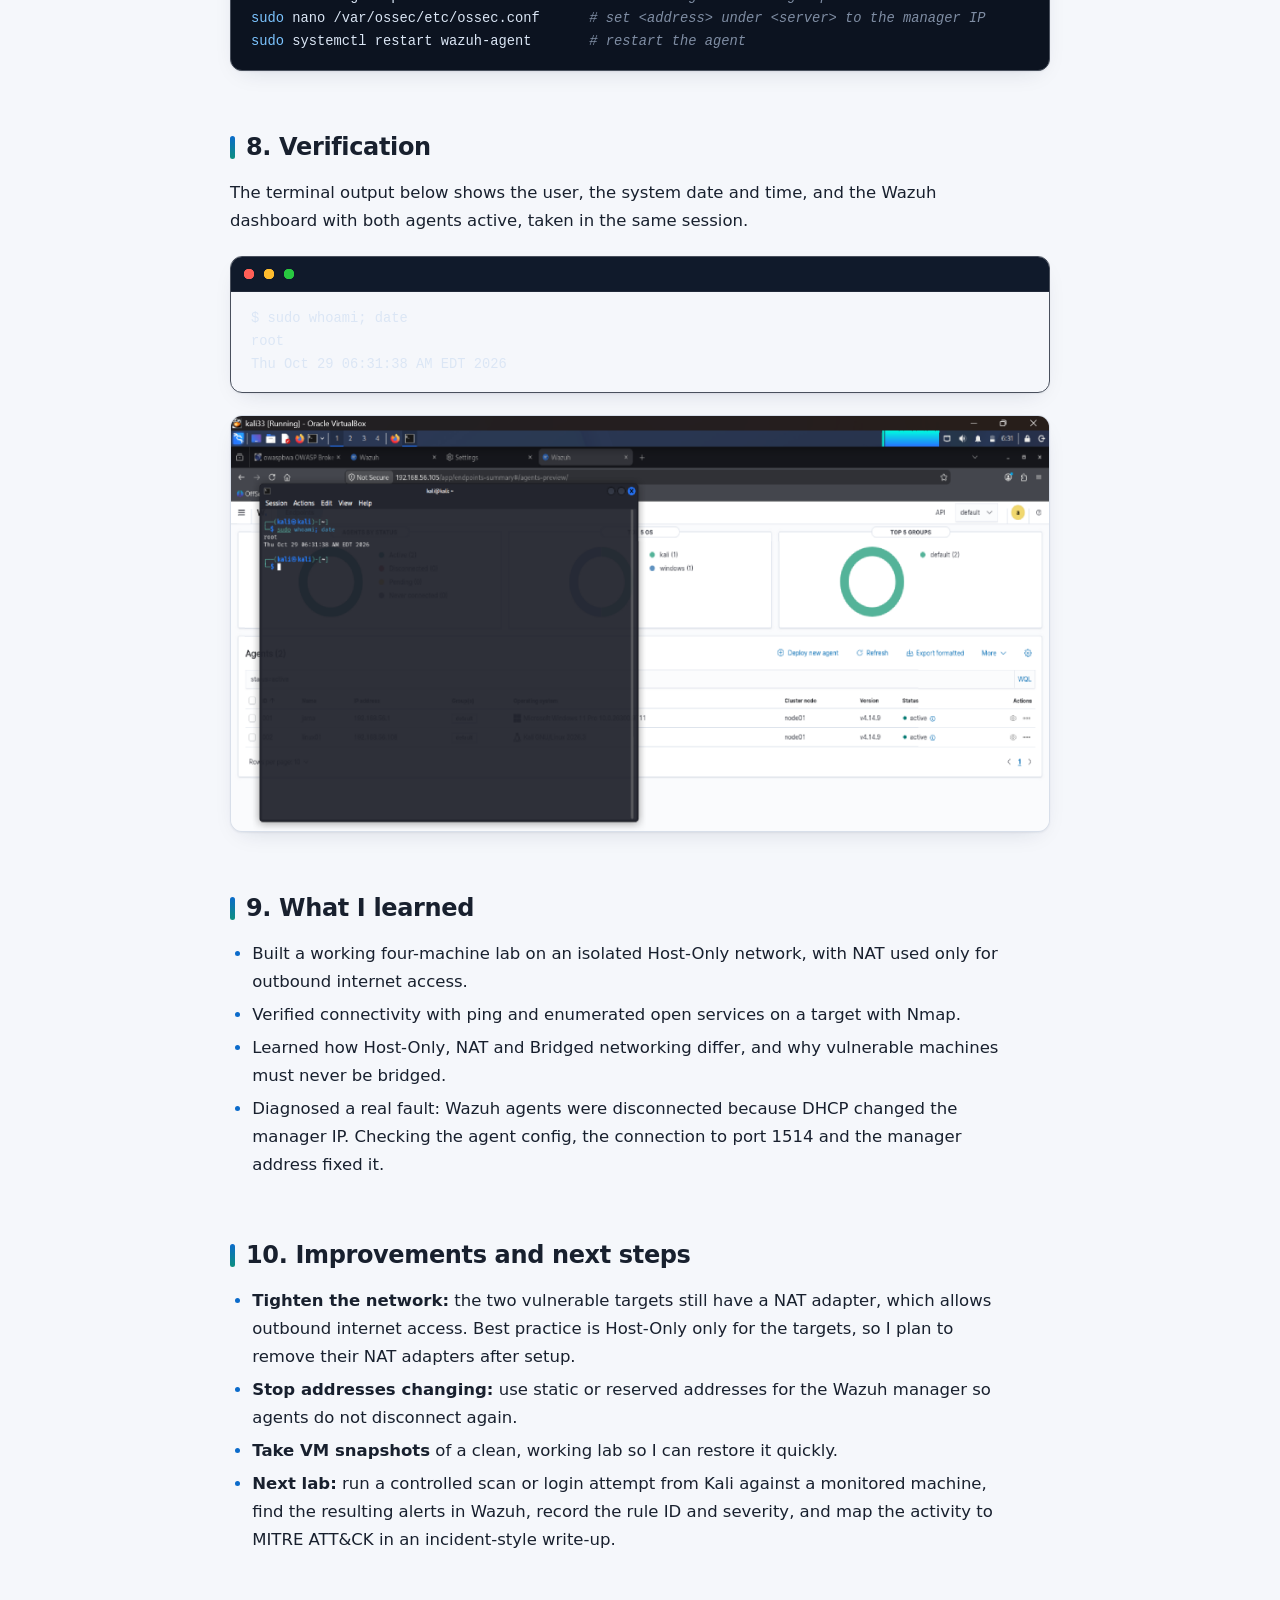
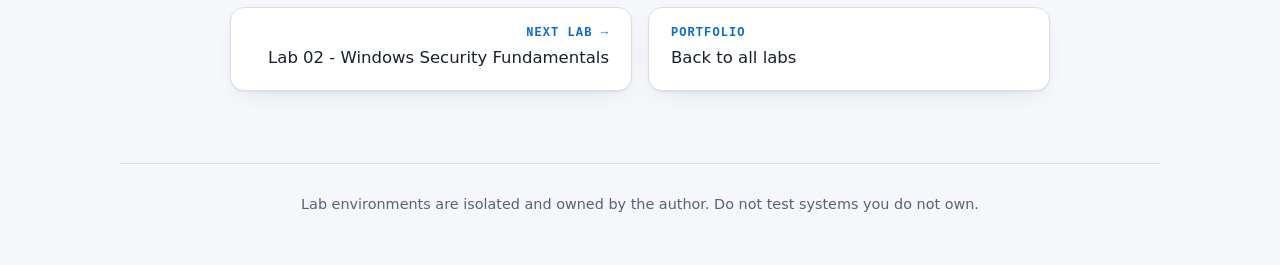
==== commit dfb68d21: "Add files via upload" ====
--- a/cybersecurity-portfolio/labs/01-isolated-lab-setup/index.html
+++ b/cybersecurity-portfolio/labs/01-isolated-lab-setup/index.html
@@ -1,50 +1,30 @@
 <!DOCTYPE html>
-<html lang="en">
+
+<html class="" lang="en">
 <head>
-<meta charset="utf-8">
-<meta name="viewport" content="width=device-width, initial-scale=1, viewport-fit=cover">
+<meta charset="utf-8"/>
+<meta content="width=device-width, initial-scale=1, viewport-fit=cover" name="viewport"/>
 <title>Lab 01 - Isolated Cybersecurity Lab</title>
-<style>
-:root{--bg:#ffffff;--fg:#1c2330;--muted:#5b6678;--card:#f3f5f9;--line:#d9dee7;--accent:#0b6bcb;--code:#eef1f6}
-@media (prefers-color-scheme:dark){:root{--bg:#0f141c;--fg:#e6eaf2;--muted:#9aa5b8;--card:#171e29;--line:#2a3445;--accent:#6db3ff;--code:#1b2431}}
-*{box-sizing:border-box}
-body{margin:0;background:var(--bg);color:var(--fg);font:16px/1.65 system-ui,-apple-system,"Segoe UI",Arial,sans-serif}
-nav{border-bottom:1px solid var(--line);background:var(--card)}
-nav div{max-width:920px;margin:0 auto;padding:12px 20px;display:flex;gap:18px;flex-wrap:wrap;align-items:center}
-nav a{color:var(--fg);text-decoration:none;font-weight:600;font-size:15px}
-nav a:hover{color:var(--accent)}
-nav .brand{margin-right:auto}
-main{max-width:920px;margin:0 auto;padding:24px 20px 60px}
-h1{font-size:1.9rem;line-height:1.25;margin:.4em 0 .6em}
-h2{font-size:1.4rem;margin:2em 0 .6em;padding-bottom:.3em;border-bottom:1px solid var(--line)}
-a{color:var(--accent)}
-img{max-width:100%;height:auto;border:1px solid var(--line);border-radius:8px;margin:6px 0}
-table{border-collapse:collapse;display:block;overflow-x:auto;max-width:100%;margin:1em 0}
-th,td{border:1px solid var(--line);padding:8px 12px;text-align:left;vertical-align:top}
-th{background:var(--card)}
-td img{margin:0}
-pre{background:var(--code);padding:14px;border-radius:8px;overflow-x:auto;font-size:14px}
-code{background:var(--code);padding:2px 5px;border-radius:4px;font-size:.92em}
-pre code{background:none;padding:0}
-blockquote{margin:1em 0;padding:8px 16px;border-left:4px solid var(--accent);background:var(--card);color:var(--muted)}
-hr{border:0;border-top:1px solid var(--line);margin:2em 0}
-footer{max-width:920px;margin:0 auto;padding:0 20px 40px;color:var(--muted);font-size:14px}
-</style>
+<meta content="light dark" name="color-scheme"/>
+<link href="../../assets/style.css" rel="stylesheet"/>
+<script>(function(){var r=document.documentElement;r.classList.add('js');try{var t=localStorage.getItem('theme');if(t)r.setAttribute('data-theme',t)}catch(e){}})();</script>
+<script defer="" src="../../assets/site.js"></script>
 </head>
-<body>
-<nav><div>
+<body class="lab"><a class="skip" href="#main">Skip to content</a>
+<nav aria-label="Main"><div>
 <a class="brand" href="../../index.html">Jama Ali Jama - Cybersecurity Portfolio</a>
-<a href="../../labs/01-isolated-lab-setup/index.html">Lab 01</a>
+<a aria-current="page" href="../../labs/01-isolated-lab-setup/index.html">Lab 01</a>
 <a href="../../labs/02-windows-security-fundamentals/index.html">Lab 02</a>
-<a href="https://github.com/Jama-Yare">GitHub</a>
-<a href="https://www.linkedin.com/in/jama-ali-jama-6099962b8/">LinkedIn</a>
+<a href="../../labs/03-wazuh-ssh-bruteforce-detection/index.html">Lab 03</a>
+<a href="../../labs/04-wazuh-windows-failed-logon-detection/index.html">Lab 04</a>
+<a href="https://github.com/Jama-Yare" rel="noopener noreferrer" target="_blank">GitHub</a>
+<a href="https://www.linkedin.com/in/jama-ali-jama-6099962b8/" rel="noopener noreferrer" target="_blank">LinkedIn</a>
 </div></nav>
-<main>
-<h1
-id="lab-01---isolated-cybersecurity-lab-kali-metasploitable-2-owasp-bwa-wazuh">Lab
+<main id="main">
+<h1 id="lab-01---isolated-cybersecurity-lab-kali-metasploitable-2-owasp-bwa-wazuh">Lab
 01 - Isolated Cybersecurity Lab (Kali, Metasploitable 2, OWASP BWA,
 Wazuh)</h1>
-<p><strong>Date:</strong> October 29, 2026 <strong>Platform:</strong>
+<p class="lab-meta"><strong>Date:</strong> October 29, 2026 <strong>Platform:</strong>
 Oracle VirtualBox on a Windows 11 Pro host</p>
 <h2 id="1-objective">1. Objective</h2>
 <p>Build a small, isolated environment with one attacker machine, two
@@ -53,7 +33,7 @@
 look to an attacker, and to watch monitored endpoints in a SIEM. That is
 the foundation for SOC analyst work.</p>
 <h2 id="2-lab-environment">2. Lab environment</h2>
-<table>
+<div aria-label="2. Lab environment table" class="table-wrap" role="region" tabindex="0"><table>
 <thead>
 <tr class="header">
 <th>Machine</th>
@@ -94,7 +74,7 @@
 <td>192.168.56.1</td>
 </tr>
 </tbody>
-</table>
+</table></div>
 <p>Addresses come from DHCP on the Host-Only network and can change
 between sessions (see section 7). The Kali address above is the one
 Wazuh reported at the final check.</p>
@@ -105,7 +85,7 @@
 only. <strong>No VM uses a Bridged adapter</strong>, so none of the
 vulnerable machines can be reached from the home network or the
 internet.</p>
-<table>
+<div aria-label="3. Network design table" class="table-wrap" role="region" tabindex="0"><table>
 <thead>
 <tr class="header">
 <th>VM</th>
@@ -135,21 +115,17 @@
 <td>Host-Only</td>
 </tr>
 </tbody>
-</table>
+</table></div>
 <p>Evidence (VirtualBox Manager, network settings of each VM):</p>
-<table>
-<tbody>
-<tr class="odd">
-<td><img src="screenshots/01-virtualbox-metasploitable2-network.png"
-alt="Metasploitable 2 network" /></td>
-<td><img src="screenshots/02-virtualbox-owasp-network.png"
-alt="OWASP network" /></td>
-</tr>
-<tr class="even">
-<td><img src="screenshots/03-virtualbox-kali-network.png"
-alt="Kali network" /></td>
-<td><img src="screenshots/04-virtualbox-wazuh-network.png"
-alt="Wazuh network" /></td>
+<table class="gallery">
+<tbody>
+<tr class="odd">
+<td><img alt="Metasploitable 2 network" src="screenshots/01-virtualbox-metasploitable2-network.png"/></td>
+<td><img alt="OWASP network" src="screenshots/02-virtualbox-owasp-network.png"/></td>
+</tr>
+<tr class="even">
+<td><img alt="Kali network" src="screenshots/03-virtualbox-kali-network.png"/></td>
+<td><img alt="Wazuh network" src="screenshots/04-virtualbox-wazuh-network.png"/></td>
 </tr>
 </tbody>
 </table>
@@ -161,24 +137,19 @@
 <p>From the Kali terminal I pinged the other machines on the Host-Only
 network. Every test returned 4 of 4 replies with 0% packet loss, which
 confirms the lab network works.</p>
-<p><img src="screenshots/05-ping-wazuh-and-metasploitable2.png"
-alt="Ping test 1" /> <img
-src="screenshots/06-ping-metasploitable2-and-owasp.png"
-alt="Ping test 2" /></p>
+<p><img alt="Ping test 1" src="screenshots/05-ping-wazuh-and-metasploitable2.png"/> <img alt="Ping test 2" src="screenshots/06-ping-metasploitable2-and-owasp.png"/></p>
 <h2 id="5-service-scan-of-metasploitable-2">5. Service scan of
 Metasploitable 2</h2>
 <p>I ran an Nmap service-version scan from Kali against the
 Metasploitable 2 target:</p>
-<div class="sourceCode" id="cb1"><pre
-class="sourceCode bash"><code class="sourceCode bash"><span id="cb1-1"><a href="#cb1-1" aria-hidden="true" tabindex="-1"></a><span class="fu">nmap</span> <span class="at">-sV</span> 192.168.56.106</span></code></pre></div>
+<div class="sourceCode" id="cb1"><pre class="sourceCode bash"><code class="sourceCode bash"><span id="cb1-1"><a aria-hidden="true" href="#cb1-1" tabindex="-1"></a><span class="fu">nmap</span> <span class="at">-sV</span> 192.168.56.106</span></code></pre></div>
 <p>The scan finished in about 16.6 seconds and found <strong>23 open TCP
 ports</strong> (977 closed). The host was identified as
 <code>metasploitable.localdomain</code>.</p>
-<p><img src="screenshots/07-nmap-service-scan-metasploitable2.png"
-alt="Nmap scan" /></p>
+<p><img alt="Nmap scan" src="screenshots/07-nmap-service-scan-metasploitable2.png"/></p>
 <p>Examples of what the scan reported, and why each matters to a
 defender:</p>
-<table>
+<div aria-label="5. Service scan of Metasploitable 2 table" class="table-wrap" role="region" tabindex="0"><table>
 <thead>
 <tr class="header">
 <th>Port</th>
@@ -241,16 +212,13 @@
 <td>Application server exposed</td>
 </tr>
 </tbody>
-</table>
+</table></div>
 <p>These are old, outdated services, which is expected: Metasploitable 2
 is deliberately vulnerable for training. <strong>The scan was run only
 against my own lab machine.</strong></p>
 <h2 id="6-web-targets">6. Web targets</h2>
 <p>Both web targets were opened in Firefox on Kali.</p>
-<p><img src="screenshots/08-metasploitable2-web-page.png"
-alt="Metasploitable 2 web page" /> <img
-src="screenshots/09-owasp-bwa-web-page.png"
-alt="OWASP BWA web page" /></p>
+<p><img alt="Metasploitable 2 web page" src="screenshots/08-metasploitable2-web-page.png"/> <img alt="OWASP BWA web page" src="screenshots/09-owasp-bwa-web-page.png"/></p>
 <p>Metasploitable 2 serves TWiki, phpMyAdmin, Mutillidae, DVWA and
 WebDAV. OWASP Broken Web Apps v1.2 serves a larger set of training apps
 (WebGoat, Mutillidae II, bWAPP and others). Both pages warn against
@@ -263,8 +231,7 @@
 (<code>linux01</code>).</p>
 <p><strong>Problem:</strong> both agents showed <strong>Disconnected
 (2)</strong>.</p>
-<p><img src="screenshots/10-wazuh-agents-disconnected.png"
-alt="Agents disconnected" /></p>
+<p><img alt="Agents disconnected" src="screenshots/10-wazuh-agents-disconnected.png"/></p>
 <p><strong>Investigation:</strong></p>
 <ol type="1">
 <li>The Wazuh dashboard still listed Kali at its old address
@@ -282,14 +249,12 @@
 <p><strong>Fix:</strong> correct the manager address in the agent
 configuration and restart the agent. After that, both agents became
 <strong>Active (2), Disconnected (0)</strong>.</p>
-<p><img src="screenshots/11-wazuh-agents-active.png"
-alt="Agents active" /></p>
+<p><img alt="Agents active" src="screenshots/11-wazuh-agents-active.png"/></p>
 <p>Reference commands for this kind of fix (standard Wazuh agent
 procedure on Linux):</p>
-<div class="sourceCode" id="cb2"><pre
-class="sourceCode bash"><code class="sourceCode bash"><span id="cb2-1"><a href="#cb2-1" aria-hidden="true" tabindex="-1"></a><span class="ex">nc</span> <span class="at">-zv</span> <span class="op">&lt;</span>manager-ip<span class="op">&gt;</span> 1514                 <span class="co"># test the agent-to-manager port</span></span>
-<span id="cb2-2"><a href="#cb2-2" aria-hidden="true" tabindex="-1"></a><span class="fu">sudo</span> nano /var/ossec/etc/ossec.conf      <span class="co"># set &lt;address&gt; under &lt;server&gt; to the manager IP</span></span>
-<span id="cb2-3"><a href="#cb2-3" aria-hidden="true" tabindex="-1"></a><span class="fu">sudo</span> systemctl restart wazuh-agent       <span class="co"># restart the agent</span></span></code></pre></div>
+<div class="sourceCode" id="cb2"><pre class="sourceCode bash"><code class="sourceCode bash"><span id="cb2-1"><a aria-hidden="true" href="#cb2-1" tabindex="-1"></a><span class="ex">nc</span> <span class="at">-zv</span> <span class="op">&lt;</span>manager-ip<span class="op">&gt;</span> 1514                 <span class="co"># test the agent-to-manager port</span></span>
+<span id="cb2-2"><a aria-hidden="true" href="#cb2-2" tabindex="-1"></a><span class="fu">sudo</span> nano /var/ossec/etc/ossec.conf      <span class="co"># set &lt;address&gt; under &lt;server&gt; to the manager IP</span></span>
+<span id="cb2-3"><a aria-hidden="true" href="#cb2-3" tabindex="-1"></a><span class="fu">sudo</span> systemctl restart wazuh-agent       <span class="co"># restart the agent</span></span></code></pre></div>
 <h2 id="8-verification">8. Verification</h2>
 <p>The terminal output below shows the user, the system date and time,
 and the Wazuh dashboard with both agents active, taken in the same
@@ -297,8 +262,7 @@
 <pre class="text"><code>$ sudo whoami; date
 root
 Thu Oct 29 06:31:38 AM EDT 2026</code></pre>
-<p><img src="screenshots/12-verification-whoami-date.png"
-alt="Verification" /></p>
+<p><img alt="Verification" src="screenshots/12-verification-whoami-date.png"/></p>
 <h2 id="9-what-i-learned">9. What I learned</h2>
 <ul>
 <li>Built a working four-machine lab on an isolated Host-Only network,
@@ -327,7 +291,7 @@
 Wazuh, record the rule ID and severity, and map the activity to MITRE
 ATT&amp;CK in an incident-style write-up.</li>
 </ul>
-</main>
+<nav aria-label="Lab navigation" class="pager"><a class="next" href="../02-windows-security-fundamentals/index.html"><small>Next lab →</small><span>Lab 02 - Windows Security Fundamentals</span></a><a href="../../index.html"><small>Portfolio</small><span>Back to all labs</span></a></nav></main>
 <footer>Lab environments are isolated and owned by the author. Do not test systems you do not own.</footer>
 </body>
 </html>
--- a/cybersecurity-portfolio/assets/style.css
+++ b/cybersecurity-portfolio/assets/style.css
@@ -0,0 +1,326 @@
+/* ==========================================================================
+   Cybersecurity Portfolio - shared stylesheet
+   Palette: brand blue (kept from the original site) + teal signal accent.
+   Light and dark themes; follows the OS unless the visitor toggles it.
+   ========================================================================== */
+
+:root{
+  --bg:#f5f7fb; --surface:#ffffff; --surface-2:#eef2f8;
+  --fg:#18202e; --muted:#55627a; --line:#d8dfea;
+  --accent:#0b6bcb; --accent-2:#0d8f7f; --accent-ink:#ffffff;
+  --accent-soft:rgba(11,107,203,.09);
+  --code:#edf1f7; --term:#0c1320; --term-fg:#dbe6f5;
+  --shadow:0 1px 2px rgba(16,32,64,.06),0 8px 24px -12px rgba(16,32,64,.18);
+  --shadow-lg:0 2px 4px rgba(16,32,64,.08),0 20px 40px -16px rgba(16,32,64,.28);
+  --radius:14px;
+  --sans:system-ui,-apple-system,"Segoe UI",Roboto,"Helvetica Neue",Arial,sans-serif;
+  --mono:ui-monospace,"Cascadia Code","SF Mono",Consolas,"Liberation Mono",monospace;
+  --ease:cubic-bezier(.2,.7,.2,1);
+}
+:root[data-theme="dark"]{
+  --bg:#0b1119; --surface:#131b27; --surface-2:#18212f;
+  --fg:#e7ecf4; --muted:#9aa7bb; --line:#263246;
+  --accent:#6db3ff; --accent-2:#4fd1b5; --accent-ink:#06121f;
+  --accent-soft:rgba(109,179,255,.12);
+  --code:#1a2433; --term:#080d15; --term-fg:#dbe6f5;
+  --shadow:0 1px 2px rgba(0,0,0,.4),0 10px 28px -14px rgba(0,0,0,.7);
+  --shadow-lg:0 2px 4px rgba(0,0,0,.5),0 24px 48px -18px rgba(0,0,0,.85);
+}
+@media (prefers-color-scheme:dark){
+  :root:not([data-theme="light"]){
+    --bg:#0b1119; --surface:#131b27; --surface-2:#18212f;
+    --fg:#e7ecf4; --muted:#9aa7bb; --line:#263246;
+    --accent:#6db3ff; --accent-2:#4fd1b5; --accent-ink:#06121f;
+    --accent-soft:rgba(109,179,255,.12);
+    --code:#1a2433; --term:#080d15; --term-fg:#dbe6f5;
+    --shadow:0 1px 2px rgba(0,0,0,.4),0 10px 28px -14px rgba(0,0,0,.7);
+    --shadow-lg:0 2px 4px rgba(0,0,0,.5),0 24px 48px -18px rgba(0,0,0,.85);
+  }
+}
+
+/* ---------- base ---------- */
+*{box-sizing:border-box}
+html{scroll-behavior:smooth;scroll-padding-top:84px;-webkit-text-size-adjust:100%}
+body{
+  margin:0;background:var(--bg);color:var(--fg);
+  font:16.5px/1.7 var(--sans);-webkit-font-smoothing:antialiased;
+  background-image:radial-gradient(900px 420px at 85% -80px,var(--accent-soft),transparent 70%);
+  background-repeat:no-repeat;
+}
+@view-transition{navigation:auto}
+::selection{background:var(--accent);color:var(--accent-ink)}
+a{color:var(--accent);text-underline-offset:.2em;text-decoration-thickness:1px}
+a:hover{text-decoration-thickness:2px}
+:focus-visible{outline:3px solid var(--accent);outline-offset:3px;border-radius:6px}
+.skip{position:absolute;left:12px;top:-60px;background:var(--accent);color:var(--accent-ink);padding:10px 16px;border-radius:8px;z-index:200;font-weight:600;text-decoration:none;transition:top .2s}
+.skip:focus{top:12px}
+
+/* ---------- reading progress ---------- */
+.progress{position:fixed;inset:0 0 auto 0;height:3px;z-index:120;transform-origin:0 50%;transform:scaleX(0);
+  background:linear-gradient(90deg,var(--accent),var(--accent-2))}
+
+/* ---------- top navigation ---------- */
+body > nav{
+  position:sticky;top:0;z-index:100;
+  background:color-mix(in srgb,var(--bg) 82%,transparent);
+  -webkit-backdrop-filter:saturate(1.4) blur(14px);backdrop-filter:saturate(1.4) blur(14px);
+  border-bottom:1px solid var(--line);
+}
+body > nav div{max-width:1040px;margin:0 auto;padding:10px 20px;display:flex;gap:6px 6px;flex-wrap:wrap;align-items:center}
+body > nav a{
+  position:relative;color:var(--fg);text-decoration:none;font-weight:600;font-size:14.5px;
+  padding:7px 12px;border-radius:999px;transition:background .2s,color .2s;
+}
+body > nav a:hover{background:var(--accent-soft);color:var(--accent)}
+body > nav a[aria-current="page"]{background:var(--accent-soft);color:var(--accent)}
+body > nav .brand{margin-right:auto;padding-left:0;display:inline-flex;align-items:center;gap:10px;font-size:15px}
+body > nav .brand::before{
+  content:"";width:26px;height:26px;border-radius:8px;flex:none;
+  background:linear-gradient(135deg,var(--accent),var(--accent-2));
+  -webkit-mask:url("data:image/svg+xml,%3Csvg xmlns='http://www.w3.org/2000/svg' viewBox='0 0 24 24'%3E%3Cpath d='M12 1.5 3 5v6.2c0 5.4 3.7 9.9 9 11.3 5.3-1.4 9-5.9 9-11.3V5l-9-3.5Zm-1.2 14.6-3.6-3.6 1.4-1.4 2.2 2.2 4.6-4.6 1.4 1.4-6 6Z'/%3E%3C/svg%3E") center/contain no-repeat;
+          mask:url("data:image/svg+xml,%3Csvg xmlns='http://www.w3.org/2000/svg' viewBox='0 0 24 24'%3E%3Cpath d='M12 1.5 3 5v6.2c0 5.4 3.7 9.9 9 11.3 5.3-1.4 9-5.9 9-11.3V5l-9-3.5Zm-1.2 14.6-3.6-3.6 1.4-1.4 2.2 2.2 4.6-4.6 1.4 1.4-6 6Z'/%3E%3C/svg%3E") center/contain no-repeat;
+}
+.theme-toggle{
+  appearance:none;border:1px solid var(--line);background:var(--surface);color:var(--fg);
+  width:36px;height:36px;border-radius:50%;cursor:pointer;font-size:16px;line-height:1;
+  display:inline-grid;place-items:center;margin-left:6px;transition:transform .3s var(--ease),border-color .2s;
+}
+.theme-toggle:hover{border-color:var(--accent);transform:rotate(25deg)}
+
+/* ---------- layout ---------- */
+main{max-width:860px;margin:0 auto;padding:36px 20px 72px}
+body.home main{max-width:1040px}
+h1,h2,h3{line-height:1.2;letter-spacing:-.015em}
+h1{font-size:clamp(1.9rem,4.5vw,2.7rem);margin:.2em 0 .5em;font-weight:800}
+h2{
+  font-size:1.5rem;margin:2.6em 0 .7em;font-weight:750;position:relative;padding-left:16px;
+  border:0;
+}
+h2::before{content:"";position:absolute;left:0;top:.12em;bottom:.12em;width:5px;border-radius:4px;
+  background:linear-gradient(180deg,var(--accent),var(--accent-2))}
+h3{font-size:1.15rem;margin:1.6em 0 .4em}
+p,li{max-width:72ch}
+body.home p,body.home li{max-width:none}
+strong{font-weight:700}
+.lab-meta{
+  display:flex;flex-wrap:wrap;gap:6px 22px;padding:14px 18px;margin:0 0 1.6em;
+  background:var(--surface);border:1px solid var(--line);border-radius:var(--radius);box-shadow:var(--shadow);
+  color:var(--muted);font-size:.95rem;max-width:none;
+}
+.lab-meta strong{color:var(--fg)}
+
+/* ---------- hero (home) ---------- */
+.hero{
+  position:relative;overflow:hidden;isolation:isolate;
+  padding:clamp(28px,5vw,56px);margin:6px 0 24px;border-radius:22px;
+  background:
+    linear-gradient(var(--line) 1px,transparent 1px) 0 0/36px 36px,
+    linear-gradient(90deg,var(--line) 1px,transparent 1px) 0 0/36px 36px,
+    var(--surface);
+  border:1px solid var(--line);box-shadow:var(--shadow-lg);
+}
+.hero::before{content:"";position:absolute;inset:0;z-index:-1;
+  background:radial-gradient(520px 260px at 100% 0,var(--accent-soft),transparent 70%),
+             radial-gradient(420px 240px at 0 100%,rgba(13,143,127,.12),transparent 70%),
+             linear-gradient(var(--surface),var(--surface));
+  opacity:.82}
+.hero h1{font-size:clamp(2.2rem,6vw,3.6rem);margin:.15em 0 .25em;letter-spacing:-.03em;
+  background:linear-gradient(100deg,var(--fg) 30%,var(--accent) 100%);
+  -webkit-background-clip:text;background-clip:text;-webkit-text-fill-color:transparent;color:transparent}
+.eyebrow{display:inline-flex;align-items:center;gap:9px;margin:0;padding:5px 13px;border-radius:999px;
+  border:1px solid var(--line);background:var(--surface);font-size:.82rem;font-weight:650;letter-spacing:.04em;
+  text-transform:uppercase;color:var(--muted)}
+.eyebrow .dot{width:8px;height:8px;border-radius:50%;background:var(--accent-2);box-shadow:0 0 0 0 rgba(13,143,127,.6);animation:pulse 2.2s infinite}
+.role{font-size:1.15rem;font-weight:600;margin:0 0 .6em;color:var(--fg)}
+.lead{font-size:1.08rem;color:var(--muted);max-width:62ch;margin:0 0 1.4em}
+.cta{display:flex;flex-wrap:wrap;gap:10px}
+.btn{
+  display:inline-flex;align-items:center;gap:8px;padding:11px 20px;border-radius:999px;font-weight:650;font-size:.95rem;
+  text-decoration:none;border:1px solid var(--line);background:var(--surface);color:var(--fg);
+  transition:transform .2s var(--ease),box-shadow .2s,border-color .2s,background .2s;
+}
+.btn:hover{transform:translateY(-2px);box-shadow:var(--shadow);border-color:var(--accent);text-decoration:none}
+.btn.primary{background:linear-gradient(135deg,var(--accent),color-mix(in srgb,var(--accent) 60%,var(--accent-2)));
+  color:var(--accent-ink);border-color:transparent}
+.btn.primary:hover{box-shadow:0 10px 24px -10px var(--accent)}
+
+/* ---------- stats ---------- */
+.stats{display:grid;grid-template-columns:repeat(auto-fit,minmax(150px,1fr));gap:14px;margin:0 0 8px;padding:0;list-style:none}
+.stats li{background:var(--surface);border:1px solid var(--line);border-radius:var(--radius);padding:16px 18px;box-shadow:var(--shadow)}
+.stats b{display:block;font-size:2rem;line-height:1.1;font-weight:800;color:var(--accent);font-variant-numeric:tabular-nums}
+.stats span{color:var(--muted);font-size:.9rem}
+
+/* ---------- cards ---------- */
+.cards{display:grid;grid-template-columns:repeat(auto-fit,minmax(min(100%,340px),1fr));gap:18px;margin:1.2em 0;padding:0;list-style:none}
+.card{
+  position:relative;display:flex;flex-direction:column;gap:10px;padding:22px 22px 20px;
+  background:var(--surface);border:1px solid var(--line);border-radius:var(--radius);box-shadow:var(--shadow);
+  transition:transform .25s var(--ease),box-shadow .25s,border-color .25s;
+}
+.card::before{content:"";position:absolute;left:0;right:0;top:0;height:4px;border-radius:var(--radius) var(--radius) 0 0;
+  background:linear-gradient(90deg,var(--accent),var(--accent-2));transform:scaleX(.18);transform-origin:0 50%;transition:transform .45s var(--ease)}
+.card:hover,.card:focus-within{transform:translateY(-5px);box-shadow:var(--shadow-lg);border-color:color-mix(in srgb,var(--accent) 55%,var(--line))}
+.card:hover::before,.card:focus-within::before{transform:scaleX(1)}
+.card .num{font:700 .82rem var(--mono);color:var(--accent);letter-spacing:.08em}
+.card h3{margin:0;font-size:1.18rem;line-height:1.3}
+.card h3 a{color:var(--fg);text-decoration:none}
+.card h3 a::after{content:"";position:absolute;inset:0;border-radius:var(--radius)}  /* whole card is clickable */
+.card h3 a:focus-visible{outline:none}
+.card:focus-within{outline:3px solid var(--accent);outline-offset:3px}
+.card .date{margin:0;color:var(--muted);font-size:.9rem}
+.card .go{margin-top:auto;align-self:flex-end;font-weight:700;color:var(--accent);transition:transform .25s var(--ease)}
+.card:hover .go{transform:translateX(6px)}
+.chips{display:flex;flex-wrap:wrap;gap:7px;margin:0;padding:0;list-style:none}
+.chips li{padding:3px 11px;border-radius:999px;font-size:.82rem;font-weight:550;color:var(--muted);
+  background:var(--surface-2);border:1px solid var(--line);max-width:none}
+.chips.tools li{font-size:.9rem;padding:6px 14px;color:var(--fg);background:var(--surface);box-shadow:var(--shadow);
+  transition:transform .2s var(--ease),border-color .2s,color .2s}
+.chips.tools li:hover{transform:translateY(-2px);border-color:var(--accent);color:var(--accent)}
+
+/* "Next" roadmap block */
+#next + ul{list-style:none;margin:1em 0;padding:20px 22px;border:2px dashed var(--line);border-radius:var(--radius);background:transparent}
+#next + ul li{margin:0}
+#next + ul::before{content:"COMING NEXT";display:block;font:700 .78rem var(--mono);letter-spacing:.1em;color:var(--accent-2);margin-bottom:6px}
+
+/* notes (evidence / ethics) */
+.notes{margin-top:2.6em;display:grid;grid-template-columns:repeat(auto-fit,minmax(min(100%,360px),1fr));gap:18px}
+.note{background:var(--surface);border:1px solid var(--line);border-radius:var(--radius);padding:4px 22px 18px;box-shadow:var(--shadow)}
+.note h2{font-size:1.15rem;margin:1.1em 0 .5em}
+.note p{color:var(--muted);font-size:.97rem;margin:0}
+
+/* ---------- content elements ---------- */
+hr{border:0;height:1px;margin:2.4em 0;background:linear-gradient(90deg,transparent,var(--line),transparent)}
+blockquote{
+  margin:1.4em 0;padding:14px 20px;border-radius:var(--radius);color:var(--muted);
+  background:var(--surface);border:1px solid var(--line);border-left:5px solid var(--accent);box-shadow:var(--shadow);
+}
+blockquote p{margin:0}
+code{font-family:var(--mono);font-size:.88em;background:var(--code);padding:.15em .45em;border-radius:6px;border:1px solid var(--line)}
+pre{margin:0}
+div.sourceCode,pre.text{
+  position:relative;margin:1.3em 0;border-radius:12px;overflow:hidden;background:var(--term);color:var(--term-fg);
+  border:1px solid color-mix(in srgb,var(--term) 70%,var(--line));box-shadow:var(--shadow);
+}
+div.sourceCode::before,pre.text::before{
+  content:"";display:block;height:34px;border-bottom:1px solid rgba(255,255,255,.07);
+  background:radial-gradient(circle at 18px 17px,#ff5f57 5px,transparent 5.5px),
+             radial-gradient(circle at 38px 17px,#febc2e 5px,transparent 5.5px),
+             radial-gradient(circle at 58px 17px,#28c840 5px,transparent 5.5px),#101a2b;
+}
+div.sourceCode pre,pre.text{padding:0;background:transparent}
+div.sourceCode pre code,pre.text code{display:block;padding:16px 20px;overflow-x:auto;background:none;border:0;color:inherit;
+  font-size:.86rem;line-height:1.65;border-radius:0}
+pre.text{padding-bottom:0}
+pre.text code{padding-top:16px}
+/* pandoc syntax tokens */
+.sourceCode .fu,.sourceCode .ex{color:#7cc4ff}.sourceCode .co{color:#7f8da3;font-style:italic}
+.sourceCode .st,.sourceCode .ss{color:#8be0b5}.sourceCode .op,.sourceCode .ot{color:#f4b86a}
+.sourceCode .kw,.sourceCode .cf{color:#c79bff}.sourceCode .va,.sourceCode .bu{color:#ffd37a}
+.sourceCode .dv,.sourceCode .fl,.sourceCode .bn{color:#ffa7a7}.sourceCode .at{color:#9fd0ff}
+
+/* tables (wrapped in .table-wrap so wide ones scroll on phones) */
+.table-wrap{margin:1.4em 0;overflow-x:auto;background:var(--surface);border:1px solid var(--line);border-radius:var(--radius);box-shadow:var(--shadow)}
+.table-wrap:focus-visible{outline-offset:2px}
+table{width:100%;min-width:34rem;border-collapse:separate;border-spacing:0;margin:0}
+th,td{padding:12px 16px;text-align:left;vertical-align:top;border:0;border-bottom:1px solid var(--line)}
+th{background:var(--surface-2);font-size:.78rem;letter-spacing:.07em;text-transform:uppercase;color:var(--muted);font-weight:700;white-space:nowrap}
+tbody tr:last-child td{border-bottom:0}
+tbody tr{transition:background .15s}
+tbody tr:hover{background:var(--accent-soft)}
+tbody tr:nth-child(even){background:color-mix(in srgb,var(--surface-2) 45%,transparent)}
+tbody tr:nth-child(even):hover{background:var(--accent-soft)}
+td:first-child{font-weight:600}
+/* tables that only hold screenshots become a gallery grid */
+table.gallery{min-width:0;margin:1.4em 0;display:block}
+table.gallery tbody{display:grid;grid-template-columns:repeat(auto-fit,minmax(min(100%,320px),1fr));gap:14px}
+table.gallery tr{display:contents;background:none}
+table.gallery td{padding:0;border:0;background:none}
+
+/* screenshots */
+img{max-width:100%;height:auto;display:block}
+main img{
+  width:100%;border:1px solid var(--line);border-radius:12px;box-shadow:var(--shadow);background:var(--surface);
+  cursor:zoom-in;transition:transform .3s var(--ease),box-shadow .3s;
+}
+main img:hover{transform:scale(1.012);box-shadow:var(--shadow-lg)}
+p:has(> img){display:grid;grid-template-columns:repeat(auto-fit,minmax(min(100%,340px),1fr));gap:14px;max-width:none;margin:1.2em 0}
+ul,ol{padding-left:1.35em}
+li{margin:.3em 0}
+li::marker{color:var(--accent);font-weight:700}
+
+/* ---------- lab pager ---------- */
+.pager{display:grid;grid-template-columns:repeat(auto-fit,minmax(min(100%,300px),1fr));gap:16px;margin:3.2em 0 0}
+.pager a{
+  display:flex;flex-direction:column;gap:4px;padding:18px 22px;text-decoration:none;color:var(--fg);
+  background:var(--surface);border:1px solid var(--line);border-radius:var(--radius);box-shadow:var(--shadow);
+  transition:transform .25s var(--ease),border-color .25s,box-shadow .25s;
+}
+.pager a:hover{transform:translateY(-4px);border-color:var(--accent);box-shadow:var(--shadow-lg)}
+.pager small{font:700 .75rem var(--mono);letter-spacing:.09em;text-transform:uppercase;color:var(--accent)}
+.pager .next{text-align:right}
+
+/* ---------- on-this-page TOC (wide screens, built by site.js) ---------- */
+.toc{display:none}
+@media (min-width:1320px){
+  .toc{
+    display:block;position:fixed;top:110px;left:calc(50% + 450px);width:210px;max-height:calc(100vh - 140px);overflow:auto;
+    font-size:.84rem;padding-left:16px;border-left:1px solid var(--line);
+  }
+  .toc p{margin:0 0 8px;font:700 .72rem var(--mono);letter-spacing:.1em;text-transform:uppercase;color:var(--muted)}
+  .toc ol{list-style:none;margin:0;padding:0}
+  .toc li{margin:0}
+  .toc a{display:block;padding:5px 10px;margin-left:-17px;border-left:3px solid transparent;color:var(--muted);text-decoration:none;line-height:1.35;transition:color .2s,border-color .2s,background .2s}
+  .toc a:hover{color:var(--fg)}
+  .toc a.active{color:var(--accent);border-left-color:var(--accent);background:var(--accent-soft);font-weight:600}
+}
+
+/* ---------- lightbox + back-to-top ---------- */
+.lightbox{
+  position:fixed;inset:0;z-index:300;display:grid;place-items:center;padding:24px;gap:10px;align-content:center;
+  background:rgba(6,10,18,.88);-webkit-backdrop-filter:blur(6px);backdrop-filter:blur(6px);
+  opacity:0;pointer-events:none;transition:opacity .25s;cursor:zoom-out;
+}
+.lightbox.open{opacity:1;pointer-events:auto}
+.lightbox img{max-width:min(96vw,1500px);max-height:84vh;width:auto;border-radius:10px;border:1px solid rgba(255,255,255,.15);
+  box-shadow:0 30px 80px rgba(0,0,0,.6);cursor:zoom-out;transform:scale(.96);transition:transform .3s var(--ease)}
+.lightbox.open img{transform:none}
+.lightbox p{margin:0;color:#c9d4e6;font-size:.92rem;text-align:center;max-width:80ch}
+.to-top{
+  position:fixed;right:18px;bottom:18px;z-index:90;width:44px;height:44px;border-radius:50%;border:1px solid var(--line);
+  background:var(--surface);color:var(--accent);font-size:20px;cursor:pointer;box-shadow:var(--shadow-lg);
+  opacity:0;transform:translateY(12px);pointer-events:none;transition:opacity .25s,transform .25s var(--ease);
+}
+.to-top.show{opacity:1;transform:none;pointer-events:auto}
+.to-top:hover{border-color:var(--accent)}
+
+/* ---------- footer ---------- */
+footer{max-width:1040px;margin:0 auto;padding:28px 20px 48px;color:var(--muted);font-size:.9rem;text-align:center;border-top:1px solid var(--line)}
+
+/* ---------- animation ---------- */
+@keyframes fadeUp{from{opacity:0;transform:translateY(18px)}to{opacity:1;transform:none}}
+@keyframes pulse{0%{box-shadow:0 0 0 0 rgba(13,143,127,.55)}70%{box-shadow:0 0 0 9px rgba(13,143,127,0)}100%{box-shadow:0 0 0 0 rgba(13,143,127,0)}}
+.hero > *{animation:fadeUp .7s var(--ease) both}
+.hero > :nth-child(2){animation-delay:.07s}.hero > :nth-child(3){animation-delay:.14s}
+.hero > :nth-child(4){animation-delay:.21s}.hero > :nth-child(5){animation-delay:.28s}
+body.lab main > h1,body.lab main > .lab-meta{animation:fadeUp .6s var(--ease) both}
+body.lab main > .lab-meta{animation-delay:.08s}
+/* scroll reveal: only active when JS is running, so content is never hidden without it */
+.js .reveal{opacity:0;transform:translateY(22px);transition:opacity .7s var(--ease),transform .7s var(--ease);transition-delay:var(--d,0s)}
+.js .reveal.in{opacity:1;transform:none}
+
+@media (max-width:640px){
+  body{font-size:16px}
+  main{padding-top:24px}
+  .hero{border-radius:16px}
+  body > nav a{padding:6px 10px;font-size:14px}
+  th,td{padding:10px 12px}
+}
+@media (prefers-reduced-motion:reduce){
+  *,*::before,*::after{animation:none!important;transition:none!important;scroll-behavior:auto!important}
+  .js .reveal{opacity:1;transform:none}
+}
+@media print{
+  body > nav,.progress,.to-top,.toc,.theme-toggle,.lightbox{display:none!important}
+  body{background:#fff;color:#000}
+  .card,.table-wrap,.note,blockquote{box-shadow:none}
+}
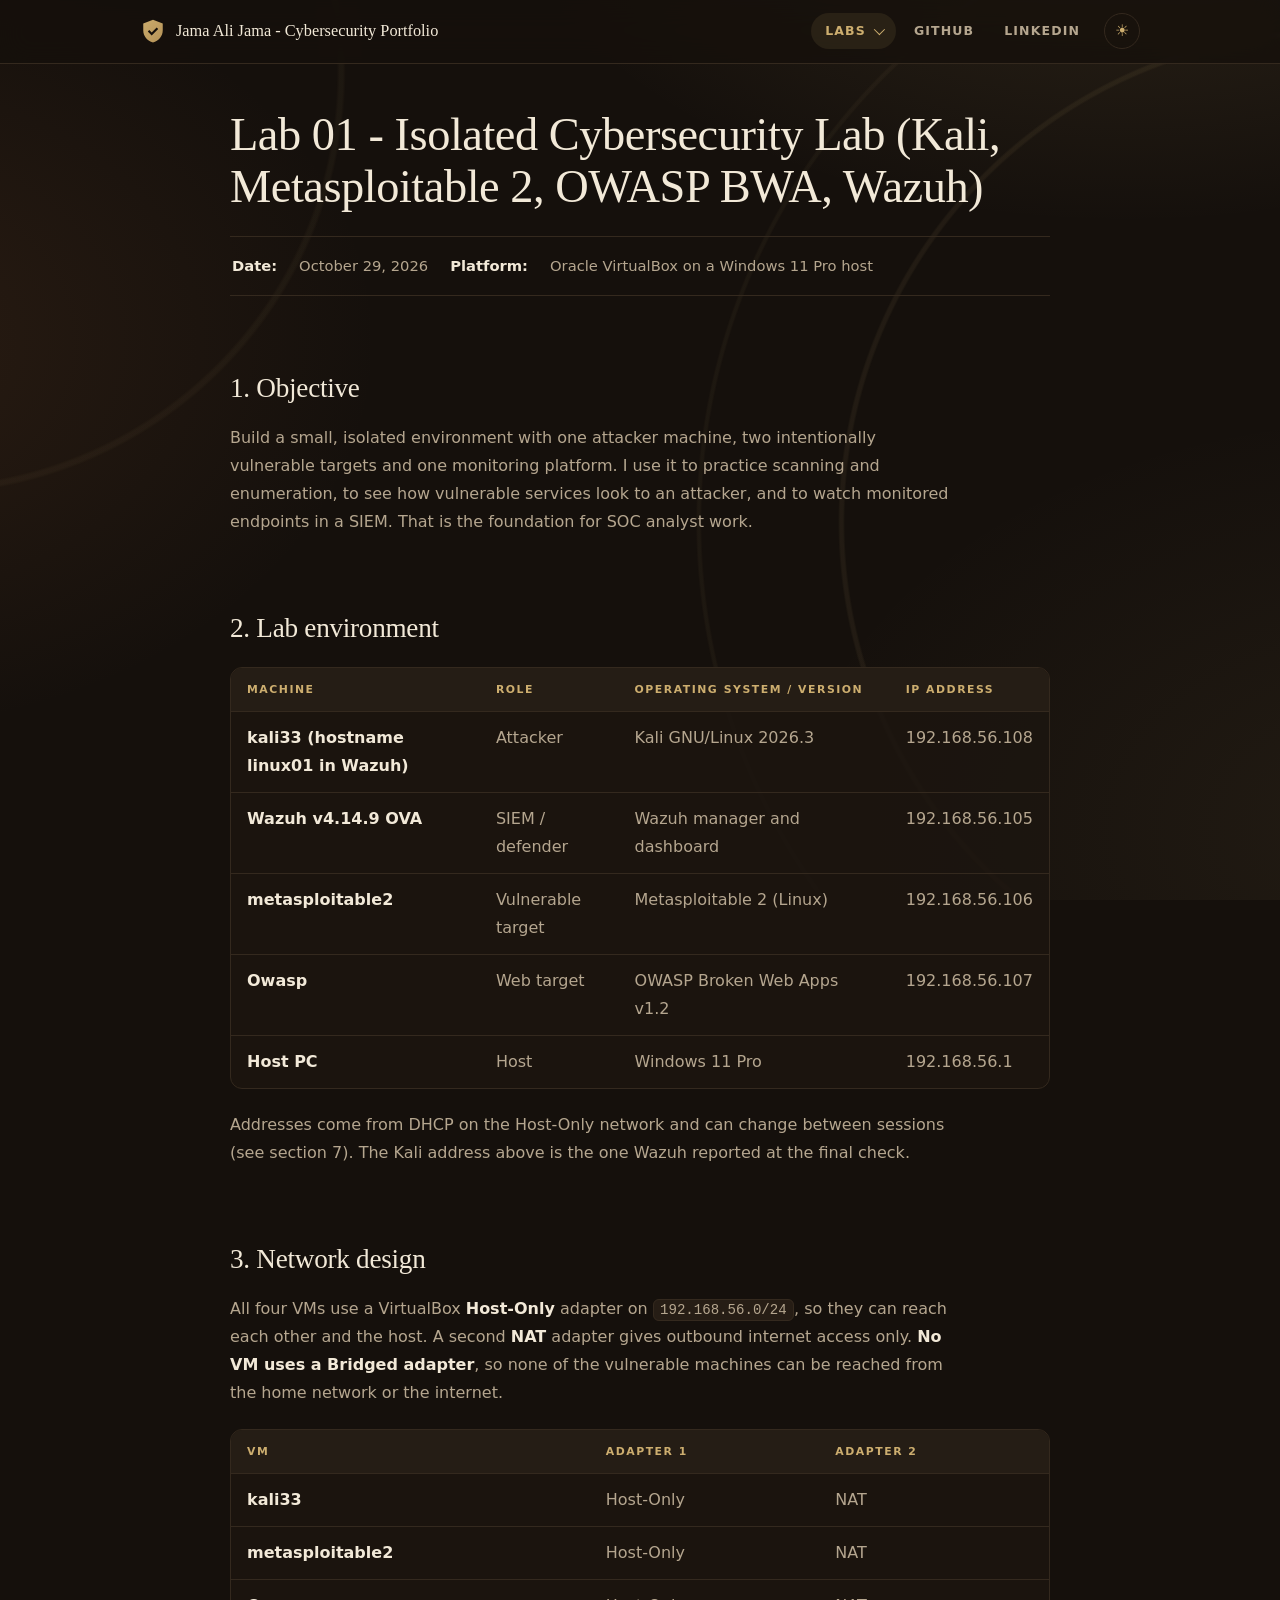
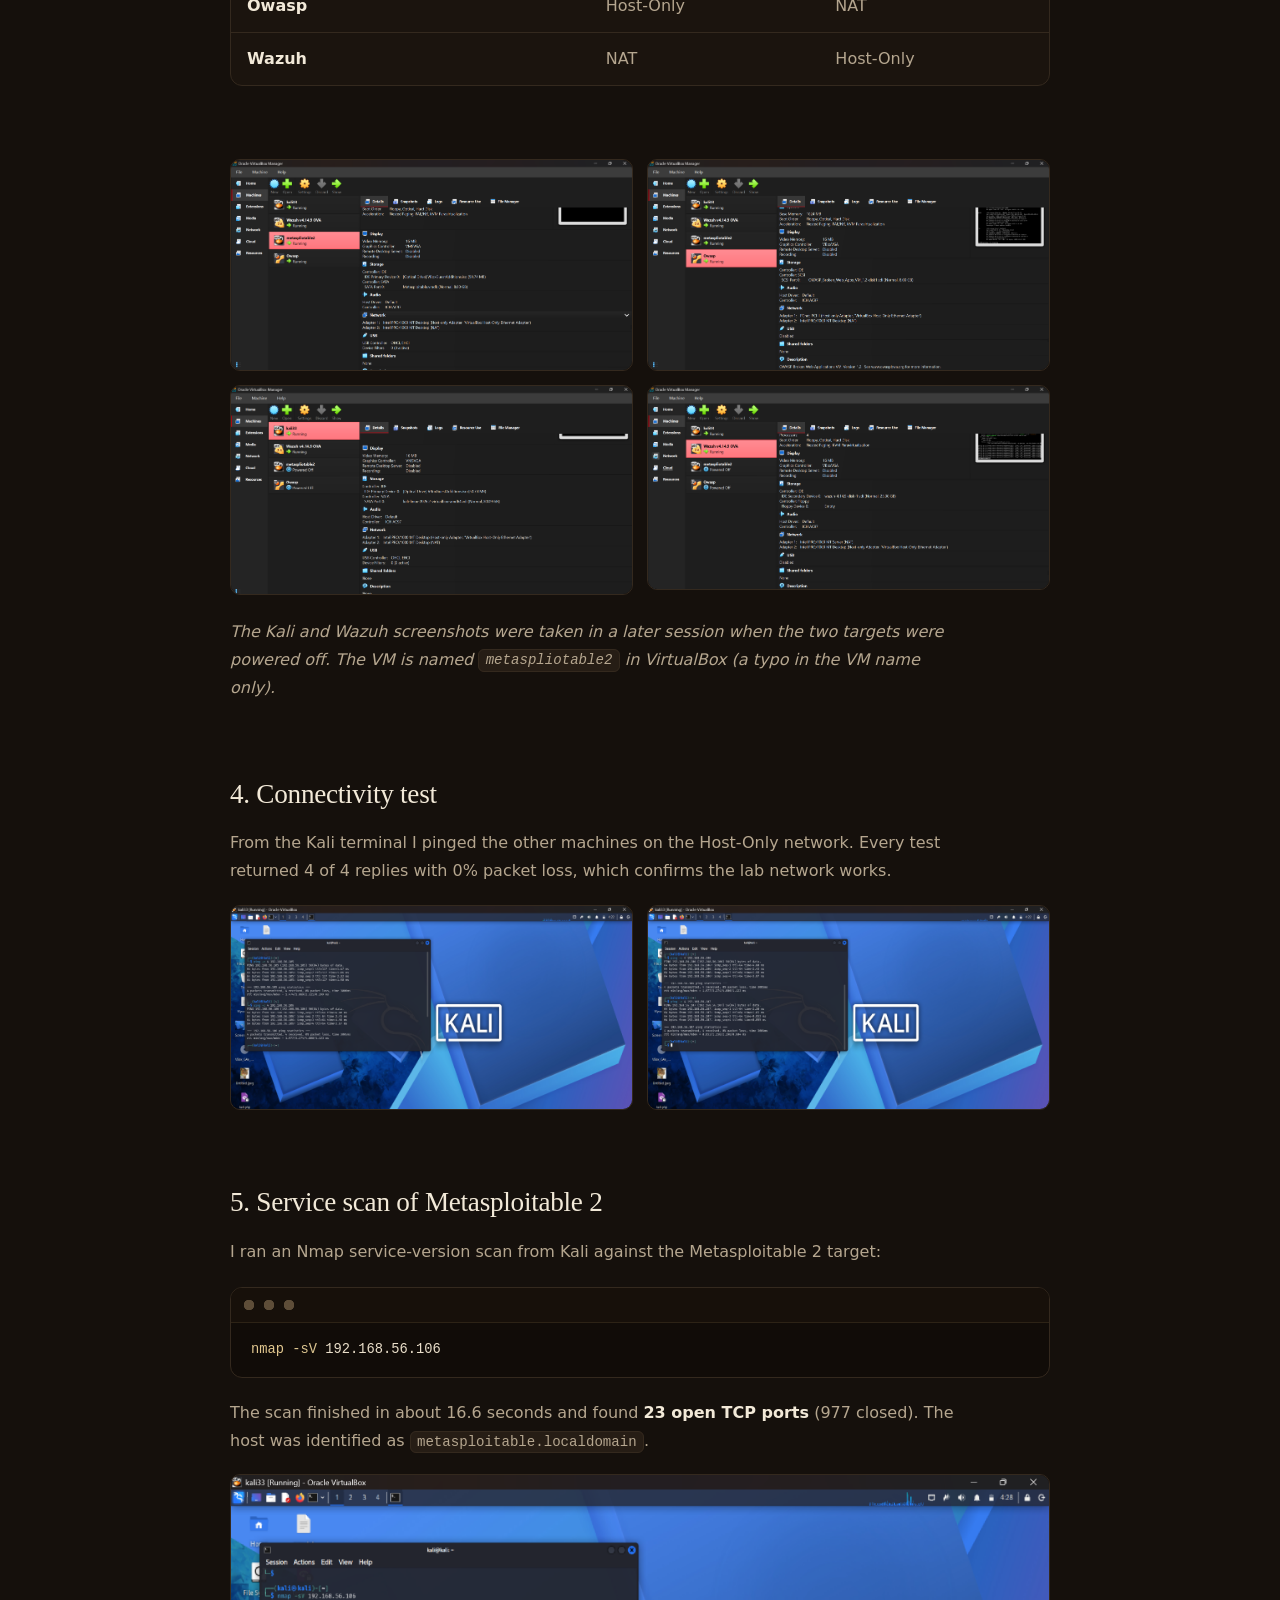
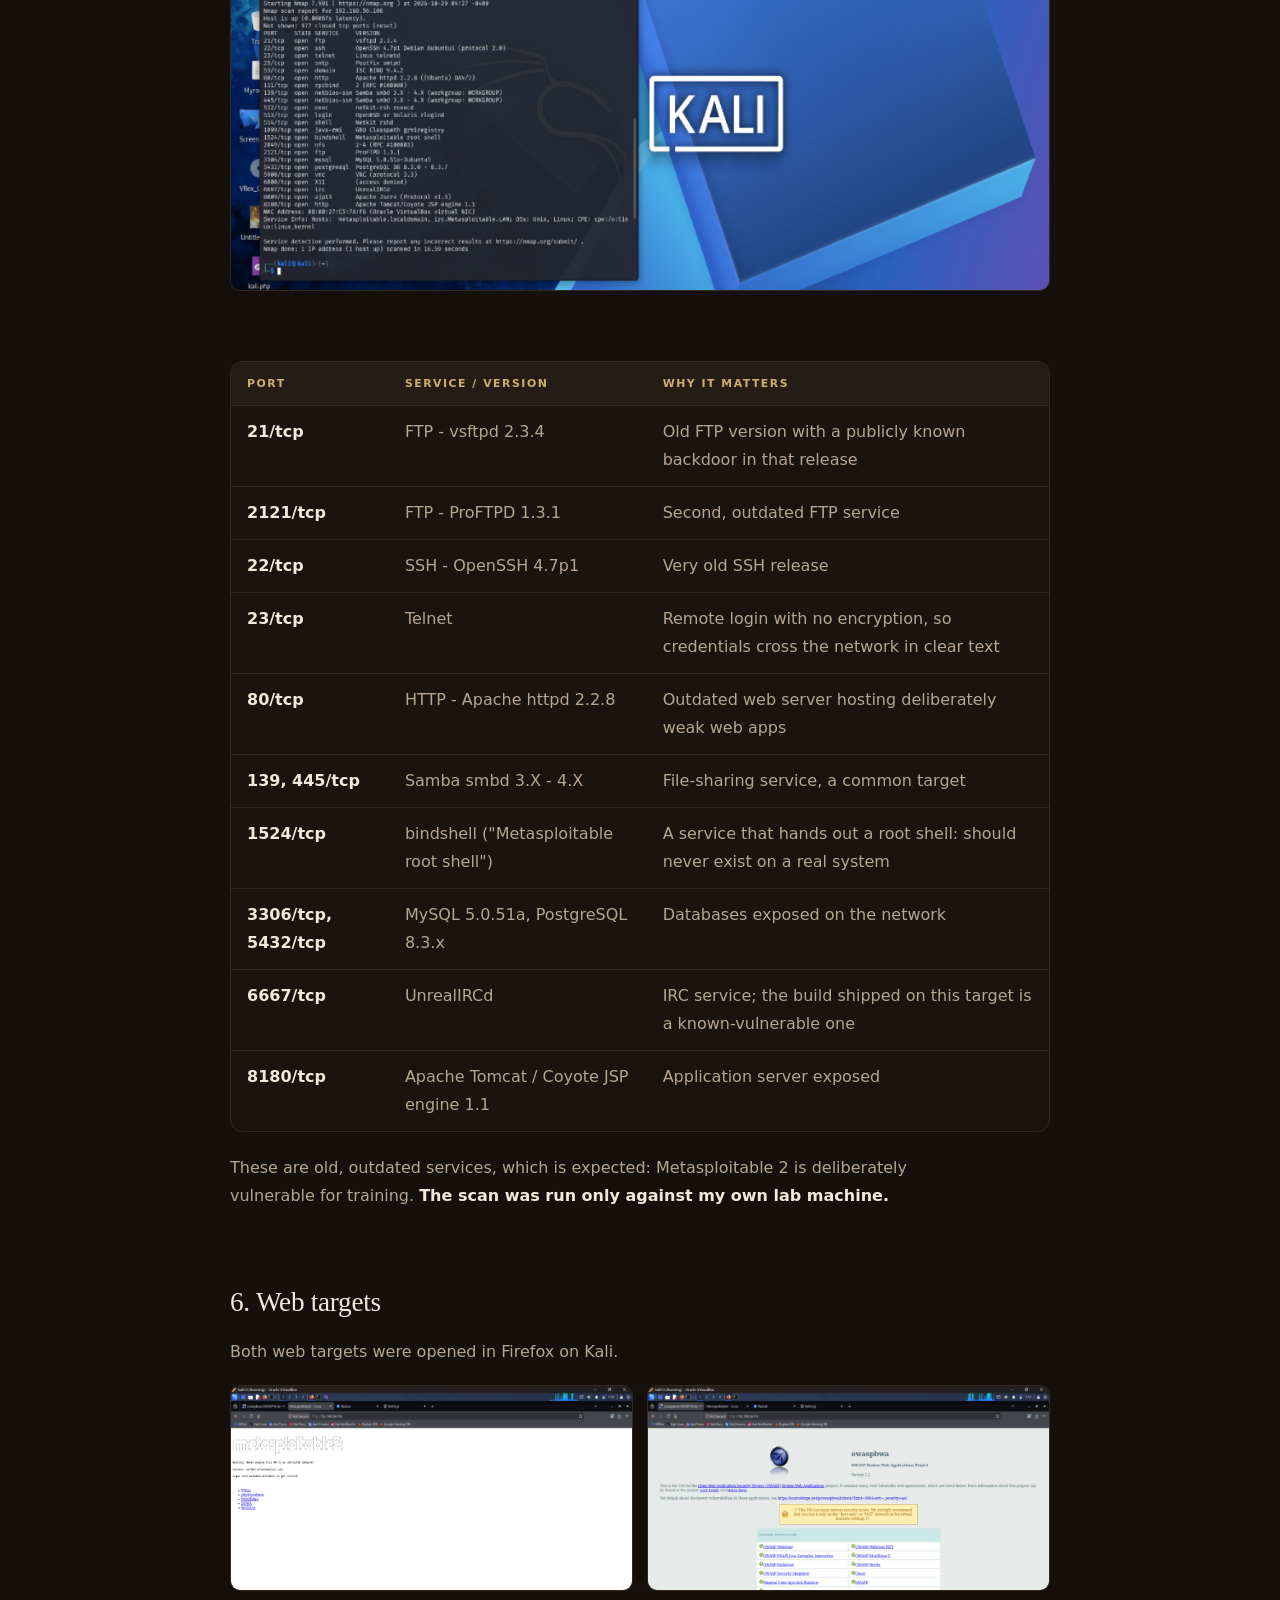
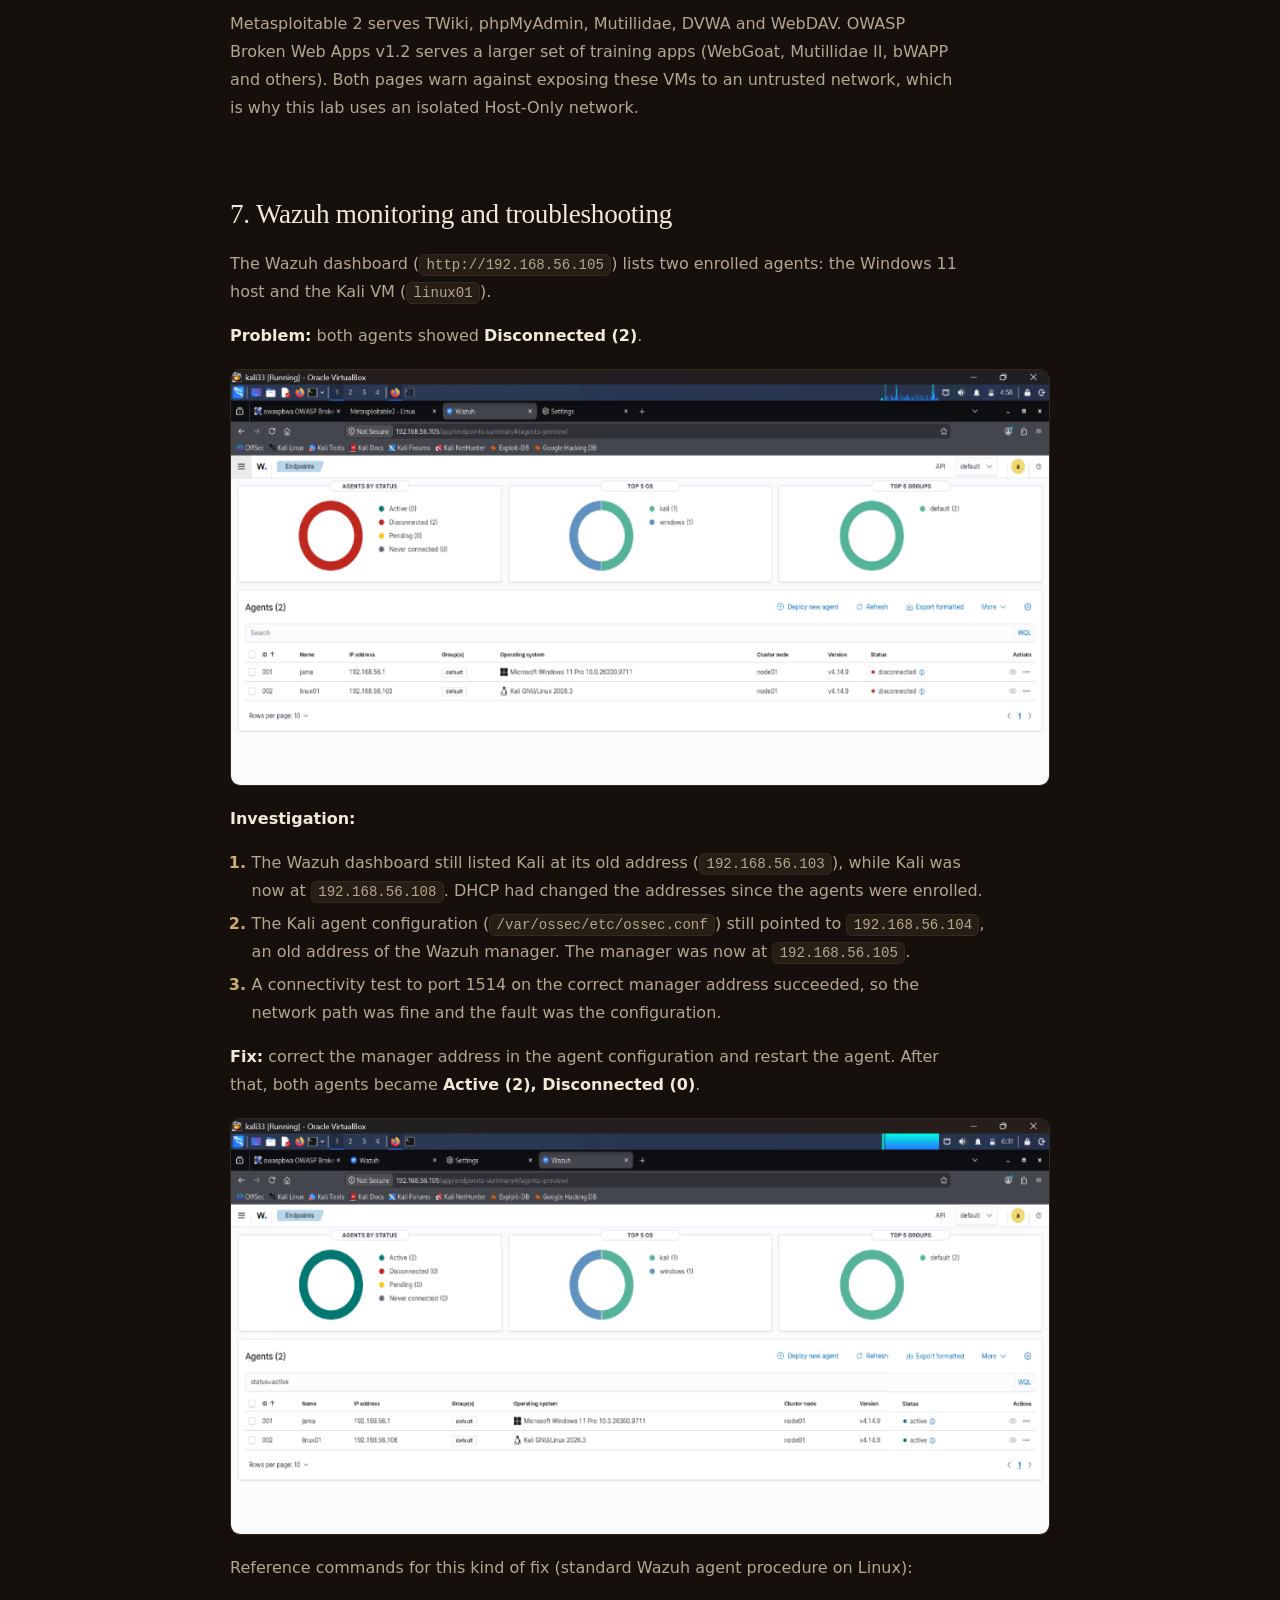
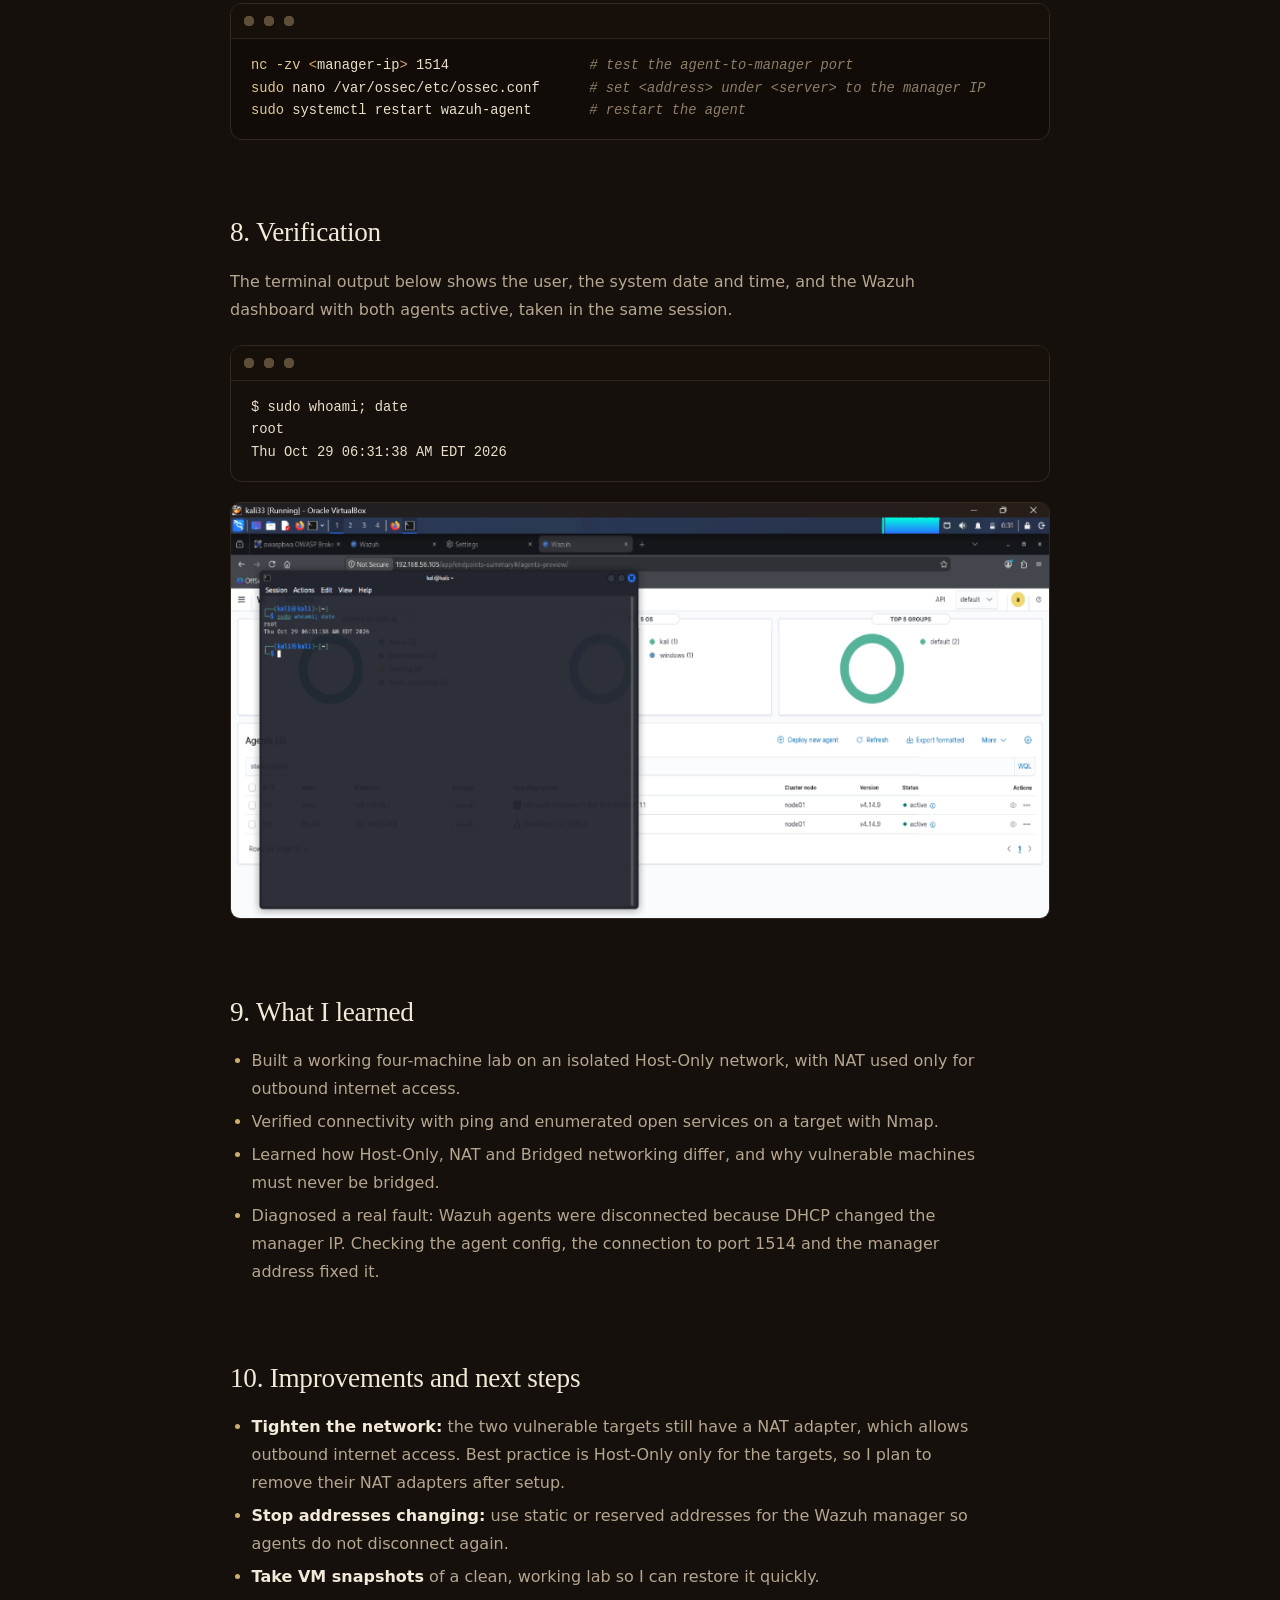
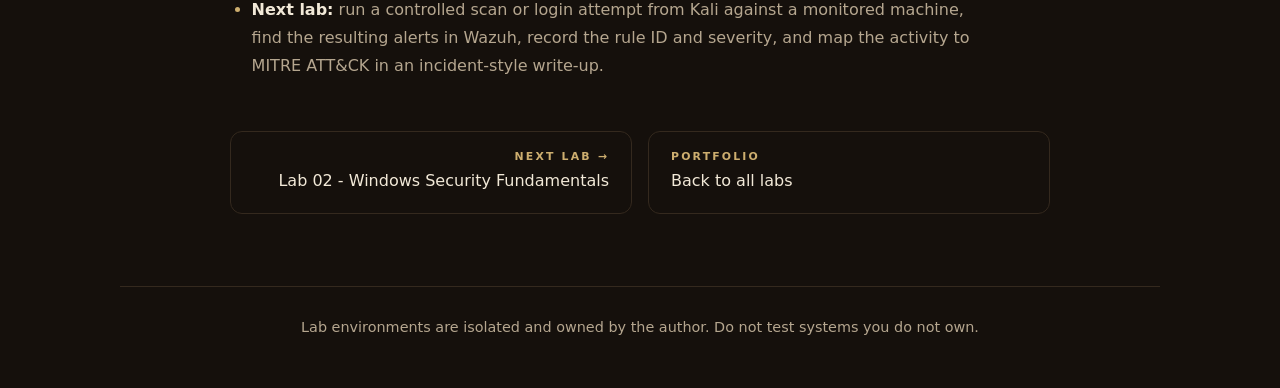
==== commit 713a502b: "Add files via upload" ====
--- a/cybersecurity-portfolio/labs/01-isolated-lab-setup/index.html
+++ b/cybersecurity-portfolio/labs/01-isolated-lab-setup/index.html
@@ -7,16 +7,13 @@
 <title>Lab 01 - Isolated Cybersecurity Lab</title>
 <meta content="light dark" name="color-scheme"/>
 <link href="../../assets/style.css" rel="stylesheet"/>
-<script>(function(){var r=document.documentElement;r.classList.add('js');try{var t=localStorage.getItem('theme');if(t)r.setAttribute('data-theme',t)}catch(e){}})();</script>
+<script>(function(){var r=document.documentElement;r.classList.add('js');try{var t=localStorage.getItem('theme');r.setAttribute('data-theme',t||'dark')}catch(e){}})();</script>
 <script defer="" src="../../assets/site.js"></script>
 </head>
 <body class="lab"><a class="skip" href="#main">Skip to content</a>
 <nav aria-label="Main"><div>
 <a class="brand" href="../../index.html">Jama Ali Jama - Cybersecurity Portfolio</a>
-<a aria-current="page" href="../../labs/01-isolated-lab-setup/index.html">Lab 01</a>
-<a href="../../labs/02-windows-security-fundamentals/index.html">Lab 02</a>
-<a href="../../labs/03-wazuh-ssh-bruteforce-detection/index.html">Lab 03</a>
-<a href="../../labs/04-wazuh-windows-failed-logon-detection/index.html">Lab 04</a>
+<details class="nav-menu current"><summary>Labs</summary><ul class="menu"><li><a aria-current="page" href="../../labs/01-isolated-lab-setup/index.html"><b>Lab 01</b><span>Isolated Cybersecurity Lab</span></a></li><li><a href="../../labs/02-windows-security-fundamentals/index.html"><b>Lab 02</b><span>Windows Security Fundamentals</span></a></li><li><a href="../../labs/03-wazuh-ssh-bruteforce-detection/index.html"><b>Lab 03</b><span>SSH Brute-Force Detection</span></a></li><li><a href="../../labs/04-wazuh-windows-failed-logon-detection/index.html"><b>Lab 04</b><span>Failed Windows Logons (4625)</span></a></li><li><a href="../../labs/05-wazuh-file-integrity-monitoring/index.html"><b>Lab 05</b><span>File Integrity Monitoring</span></a></li></ul></details>
 <a href="https://github.com/Jama-Yare" rel="noopener noreferrer" target="_blank">GitHub</a>
 <a href="https://www.linkedin.com/in/jama-ali-jama-6099962b8/" rel="noopener noreferrer" target="_blank">LinkedIn</a>
 </div></nav>
--- a/cybersecurity-portfolio/assets/style.css
+++ b/cybersecurity-portfolio/assets/style.css
@@ -5,37 +5,33 @@
    ========================================================================== */
 
 :root{
-  --bg:#f5f7fb; --surface:#ffffff; --surface-2:#eef2f8;
-  --fg:#18202e; --muted:#55627a; --line:#d8dfea;
-  --accent:#0b6bcb; --accent-2:#0d8f7f; --accent-ink:#ffffff;
-  --accent-soft:rgba(11,107,203,.09);
-  --code:#edf1f7; --term:#0c1320; --term-fg:#dbe6f5;
-  --shadow:0 1px 2px rgba(16,32,64,.06),0 8px 24px -12px rgba(16,32,64,.18);
-  --shadow-lg:0 2px 4px rgba(16,32,64,.08),0 20px 40px -16px rgba(16,32,64,.28);
-  --radius:14px;
+  /* Editorial dark theme (default): warm near-black with a muted champagne-gold accent */
+  color-scheme:dark;
+  --bg:#15100c; --surface:#1d1610; --surface-2:#251d15;
+  --fg:#f2e9d8; --muted:#b5a68f; --line:#34291e;
+  --accent:#cdae6f; --accent-2:#b38f55; --accent-ink:#1a130c;
+  --accent-soft:rgba(205,174,111,.10);
+  --gold:#cdae6f; --gold-ink:#1a130c;
+  --code:#261d15; --term:#110c08; --term-fg:#eadfca;
+  --shadow:0 1px 0 rgba(255,235,200,.02) inset,0 12px 30px -18px rgba(0,0,0,.8);
+  --shadow-lg:0 1px 0 rgba(255,235,200,.03) inset,0 28px 56px -26px rgba(0,0,0,.9);
+  --radius:12px;
   --sans:system-ui,-apple-system,"Segoe UI",Roboto,"Helvetica Neue",Arial,sans-serif;
+  --serif:"Playfair Display",Georgia,"Times New Roman",serif;
   --mono:ui-monospace,"Cascadia Code","SF Mono",Consolas,"Liberation Mono",monospace;
   --ease:cubic-bezier(.2,.7,.2,1);
 }
-:root[data-theme="dark"]{
-  --bg:#0b1119; --surface:#131b27; --surface-2:#18212f;
-  --fg:#e7ecf4; --muted:#9aa7bb; --line:#263246;
-  --accent:#6db3ff; --accent-2:#4fd1b5; --accent-ink:#06121f;
-  --accent-soft:rgba(109,179,255,.12);
-  --code:#1a2433; --term:#080d15; --term-fg:#dbe6f5;
-  --shadow:0 1px 2px rgba(0,0,0,.4),0 10px 28px -14px rgba(0,0,0,.7);
-  --shadow-lg:0 2px 4px rgba(0,0,0,.5),0 24px 48px -18px rgba(0,0,0,.85);
-}
-@media (prefers-color-scheme:dark){
-  :root:not([data-theme="light"]){
-    --bg:#0b1119; --surface:#131b27; --surface-2:#18212f;
-    --fg:#e7ecf4; --muted:#9aa7bb; --line:#263246;
-    --accent:#6db3ff; --accent-2:#4fd1b5; --accent-ink:#06121f;
-    --accent-soft:rgba(109,179,255,.12);
-    --code:#1a2433; --term:#080d15; --term-fg:#dbe6f5;
-    --shadow:0 1px 2px rgba(0,0,0,.4),0 10px 28px -14px rgba(0,0,0,.7);
-    --shadow-lg:0 2px 4px rgba(0,0,0,.5),0 24px 48px -18px rgba(0,0,0,.85);
-  }
+/* Light variant (toggle): warm cream paper with a deeper gold for readable contrast */
+:root[data-theme="light"]{
+  color-scheme:light;
+  --bg:#f6efe1; --surface:#fffaf0; --surface-2:#efe5d1;
+  --fg:#2b2218; --muted:#6c5f4c; --line:#dccfb6;
+  --accent:#86652a; --accent-2:#a58140; --accent-ink:#fffaf0;
+  --accent-soft:rgba(134,101,42,.10);
+  --gold:#c4a15f; --gold-ink:#1a130c;
+  --code:#efe5d1; --term:#17110b; --term-fg:#eadfca;
+  --shadow:0 1px 2px rgba(60,40,10,.06),0 10px 26px -16px rgba(60,40,10,.22);
+  --shadow-lg:0 2px 4px rgba(60,40,10,.08),0 24px 44px -20px rgba(60,40,10,.3);
 }
 
 /* ---------- base ---------- */
@@ -324,3 +320,176 @@
   body{background:#fff;color:#000}
   .card,.table-wrap,.note,blockquote{box-shadow:none}
 }
+
+
+/* ==========================================================================
+   Editorial theme layer (warm charcoal + champagne gold, serif headlines)
+   ========================================================================== */
+
+/* background: soft glows and gentle curved shapes instead of flat black */
+body{
+  font:16px/1.75 var(--sans);
+  background-image:
+    radial-gradient(900px 520px at 88% -140px,rgba(205,174,111,.14),transparent 70%),
+    radial-gradient(760px 560px at -12% 38%,rgba(150,90,50,.16),transparent 70%),
+    radial-gradient(900px 600px at 110% 92%,rgba(205,174,111,.07),transparent 70%);
+  background-repeat:no-repeat;background-attachment:fixed;
+}
+:root[data-theme="light"] body{
+  background-image:
+    radial-gradient(900px 520px at 88% -140px,rgba(196,161,95,.22),transparent 70%),
+    radial-gradient(760px 560px at -12% 38%,rgba(200,150,100,.14),transparent 70%);
+}
+body::before{
+  content:"";position:fixed;inset:0;z-index:-1;pointer-events:none;
+  background:
+    radial-gradient(circle at 104% 58%,transparent 0 34%,rgba(205,174,111,.075) 34.15% 34.35%,transparent 34.5%),
+    radial-gradient(circle at 104% 58%,transparent 0 44%,rgba(205,174,111,.05) 44.15% 44.3%,transparent 44.45%),
+    radial-gradient(circle at -6% 8%,transparent 0 26%,rgba(205,174,111,.05) 26.2% 26.4%,transparent 26.6%);
+}
+:root[data-theme="light"] body::before{opacity:.55}
+
+/* typography */
+h1,h2,h3{font-family:var(--serif);font-weight:500;letter-spacing:-.01em;color:var(--fg)}
+h1{font-size:clamp(2rem,4.6vw,2.9rem);line-height:1.12;font-weight:500}
+h2{font-size:1.7rem;margin:2.8em 0 .7em;padding-left:0;font-weight:500}
+h2::before{display:none}
+h3{font-size:1.2rem;font-weight:500}
+strong{font-weight:650;color:var(--fg)}
+p,li{color:var(--muted)}
+li strong,td strong,p strong{color:var(--fg)}
+a{color:var(--accent)}
+.kicker,.eyebrow,.card .num,.pager small,.toc p,.road-item .tag,.tool-group h3 + *{font-family:var(--sans)}
+.kicker{
+  margin:0 0 .9em;font-size:.72rem;font-weight:600;letter-spacing:.24em;text-transform:uppercase;color:var(--accent);max-width:none;
+}
+.kicker::before{content:"";display:inline-block;width:28px;height:1px;background:var(--accent);vertical-align:middle;margin-right:12px}
+
+/* navigation */
+body > nav{background:color-mix(in srgb,var(--bg) 78%,transparent);border-bottom:1px solid var(--line)}
+body > nav a{font-size:12.5px;font-weight:600;letter-spacing:.09em;text-transform:uppercase;color:var(--muted)}
+body > nav a:hover,body > nav a[aria-current="page"]{color:var(--accent);background:var(--accent-soft)}
+body > nav .brand{font-family:var(--serif);font-size:1.02rem;font-weight:500;letter-spacing:0;text-transform:none;color:var(--fg)}
+.theme-toggle{border-color:var(--line);background:transparent;color:var(--accent)}
+
+/* lab header block */
+.lab-meta{background:transparent;border:0;border-top:1px solid var(--line);border-bottom:1px solid var(--line);
+  border-radius:0;box-shadow:none;padding:16px 2px;font-size:.92rem}
+
+/* buttons: solid gold pill + plain text link */
+.btn{
+  padding:12px 22px;border-radius:999px;font-size:.74rem;font-weight:700;letter-spacing:.16em;text-transform:uppercase;
+  background:transparent;border:1px solid transparent;color:var(--fg);box-shadow:none;
+}
+.btn:hover{transform:none;box-shadow:none;border-color:transparent;color:var(--accent);text-decoration:underline;text-underline-offset:.4em}
+.btn.primary,body.home .btn.primary{
+  background:var(--gold);color:var(--gold-ink);border-color:var(--gold);
+}
+.btn.primary:hover{background:color-mix(in srgb,var(--gold) 86%,#fff);color:var(--gold-ink);text-decoration:none;box-shadow:0 12px 28px -14px var(--gold);transform:translateY(-1px)}
+
+/* hero */
+.hero{
+  background:radial-gradient(520px 280px at 100% 0,rgba(205,174,111,.10),transparent 70%),radial-gradient(420px 260px at 0 100%,rgba(150,90,50,.10),transparent 70%),var(--surface);
+  border:1px solid var(--line);border-radius:18px;box-shadow:var(--shadow-lg);
+}
+.hero::before{display:none}
+.hero h1{background:none;-webkit-text-fill-color:currentColor;color:var(--fg);letter-spacing:-.015em;font-weight:500}
+.eyebrow{
+  padding:0;border:0;background:none;border-radius:0;font-size:.72rem;font-weight:600;letter-spacing:.26em;color:var(--accent);
+}
+.eyebrow .dot{width:6px;height:6px;background:var(--accent);animation:none;box-shadow:none}
+.lead{color:var(--muted);font-size:1.02rem}
+
+/* stats */
+.stats li{background:transparent;box-shadow:none;border-radius:var(--radius)}
+.stats b{font-family:var(--serif);font-weight:500;color:var(--accent);font-size:2.3rem}
+.stats span{font-size:.72rem;letter-spacing:.14em;text-transform:uppercase}
+
+/* cards */
+.card{padding:28px 26px 24px;background:color-mix(in srgb,var(--surface) 88%,transparent);box-shadow:none;border-radius:var(--radius)}
+.card::before{height:1px;transform:scaleX(0);background:var(--accent);border-radius:0}
+.card:hover,.card:focus-within{transform:translateY(-3px);box-shadow:var(--shadow);border-color:color-mix(in srgb,var(--accent) 45%,var(--line))}
+.card:hover::before,.card:focus-within::before{transform:scaleX(1)}
+.card .num,body.home .card .num{background:none;padding:0;border-radius:0;font:600 .72rem var(--sans);letter-spacing:.24em;color:var(--accent)}
+.card h3{font-family:var(--serif);font-weight:500;font-size:1.25rem}
+.card .date{font-size:.8rem;letter-spacing:.04em}
+.chips li{background:transparent;border:1px solid var(--line);color:var(--muted);font-size:.76rem;letter-spacing:.02em}
+body.home .card .go{background:none;padding:0;color:var(--accent);font-size:.72rem;letter-spacing:.18em;text-transform:uppercase}
+body.home .card:hover .go,body.home .card:focus-within .go{background:none;color:var(--accent);transform:translateX(4px)}
+.card.latest::after{background:var(--gold);color:var(--gold-ink);font:700 .64rem var(--sans);letter-spacing:.16em;box-shadow:none}
+
+/* tables */
+.table-wrap{background:color-mix(in srgb,var(--surface) 85%,transparent);box-shadow:none;border-radius:var(--radius)}
+th{font-size:.68rem;letter-spacing:.14em;background:var(--surface-2);color:var(--accent)}
+td{color:var(--muted)}
+td:first-child{color:var(--fg)}
+tbody tr:nth-child(even){background:transparent}
+tbody tr:hover,tbody tr:nth-child(even):hover{background:var(--accent-soft)}
+
+/* code and terminals: muted window dots, warm syntax colours */
+div.sourceCode::before,pre.text::before{
+  background:radial-gradient(circle at 18px 17px,#5e4d38 5px,transparent 5.5px),
+             radial-gradient(circle at 38px 17px,#5e4d38 5px,transparent 5.5px),
+             radial-gradient(circle at 58px 17px,#5e4d38 5px,transparent 5.5px),#17100a;
+  border-bottom:1px solid rgba(205,174,111,.12);
+}
+div.sourceCode,pre.text{box-shadow:none;border-color:var(--line)}
+.sourceCode .fu,.sourceCode .ex{color:#e2c78f}.sourceCode .co{color:#8d7e68}
+.sourceCode .st,.sourceCode .ss{color:#b8cc9c}.sourceCode .op,.sourceCode .ot{color:#dba46a}
+.sourceCode .kw,.sourceCode .cf{color:#d1a7a0}.sourceCode .va,.sourceCode .bu{color:#ecd7a4}
+.sourceCode .dv,.sourceCode .fl,.sourceCode .bn{color:#e69c8c}.sourceCode .at{color:#dcc590}
+code{background:var(--code);border-color:var(--line)}
+
+/* screenshots, quotes, pager, notes, progress */
+main img{box-shadow:none;border-color:var(--line);border-radius:10px}
+main img:hover{box-shadow:var(--shadow-lg)}
+blockquote{box-shadow:none;background:transparent;border-left-color:var(--accent)}
+.pager a{background:transparent;box-shadow:none}
+.pager a:hover{border-color:color-mix(in srgb,var(--accent) 55%,var(--line));box-shadow:none}
+.pager small{font-family:var(--sans);font-size:.68rem;letter-spacing:.2em;color:var(--accent)}
+.note{background:transparent;box-shadow:none}
+.progress{background:var(--accent)}
+.to-top{background:var(--surface);box-shadow:none;color:var(--accent)}
+.toc p{letter-spacing:.2em}
+hr{background:linear-gradient(90deg,transparent,var(--line),transparent)}
+footer{border-top-color:var(--line)}
+::selection{background:var(--gold);color:var(--gold-ink)}
+:focus-visible{outline-color:var(--accent)}
+
+@media print{body{background:#fff}body::before{display:none}}
+
+
+/* ---------- Labs dropdown (replaces the five separate Lab links) ---------- */
+.nav-menu{position:relative}
+.nav-menu summary{
+  list-style:none;cursor:pointer;display:inline-flex;align-items:center;gap:8px;
+  padding:7px 14px;border-radius:999px;font-size:12.5px;font-weight:600;letter-spacing:.09em;text-transform:uppercase;
+  color:var(--muted);user-select:none;transition:background .2s,color .2s;
+}
+.nav-menu summary::-webkit-details-marker{display:none}
+.nav-menu summary::after{
+  content:"";width:7px;height:7px;border-right:1.5px solid currentColor;border-bottom:1.5px solid currentColor;
+  transform:rotate(45deg) translateY(-2px);transition:transform .25s var(--ease);
+}
+.nav-menu[open] summary::after{transform:rotate(225deg) translate(-1px,-1px)}
+.nav-menu summary:hover,.nav-menu[open] summary,.nav-menu.current summary{color:var(--accent);background:var(--accent-soft)}
+.nav-menu .menu{
+  position:absolute;top:calc(100% + 10px);left:0;z-index:150;width:min(360px,calc(100vw - 40px));margin:0;padding:8px;list-style:none;
+  background:var(--surface);border:1px solid var(--line);border-radius:14px;box-shadow:var(--shadow-lg);
+  animation:menuIn .22s var(--ease) both;
+}
+.nav-menu .menu li{margin:0;max-width:none}
+body > nav .nav-menu .menu a{
+  display:flex;align-items:baseline;gap:14px;padding:11px 14px;border-radius:9px;
+  font-size:.95rem;font-weight:500;letter-spacing:0;text-transform:none;color:var(--fg);
+}
+.nav-menu .menu a b{
+  flex:none;min-width:3.9em;font:600 .68rem var(--sans);letter-spacing:.2em;text-transform:uppercase;color:var(--accent);
+}
+.nav-menu .menu a span{font-family:var(--serif);font-size:1.02rem}
+body > nav .nav-menu .menu a:hover,body > nav .nav-menu .menu a[aria-current="page"]{background:var(--accent-soft);color:var(--fg)}
+@keyframes menuIn{from{opacity:0;transform:translateY(-6px)}to{opacity:1;transform:none}}
+@media (max-width:640px){
+  .nav-menu{position:static}
+  .nav-menu .menu{left:16px;right:16px;width:auto}
+}
